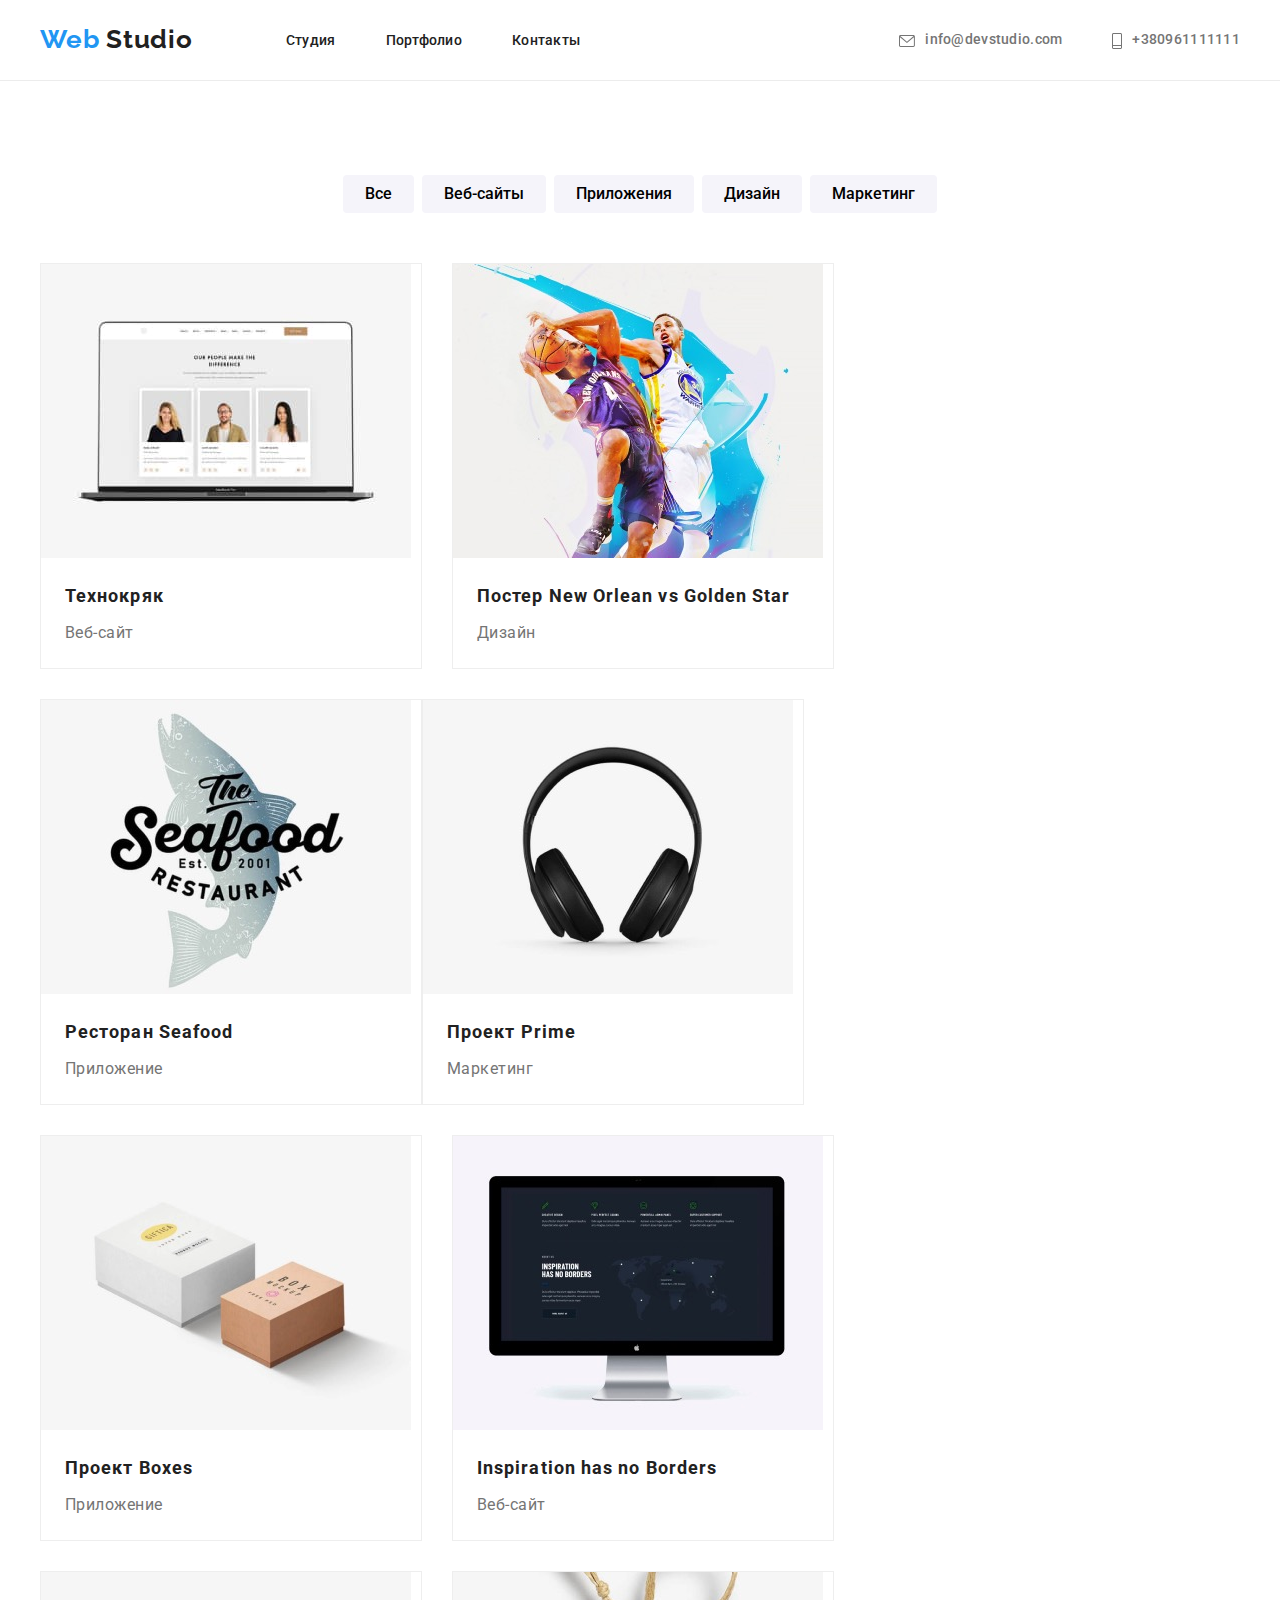
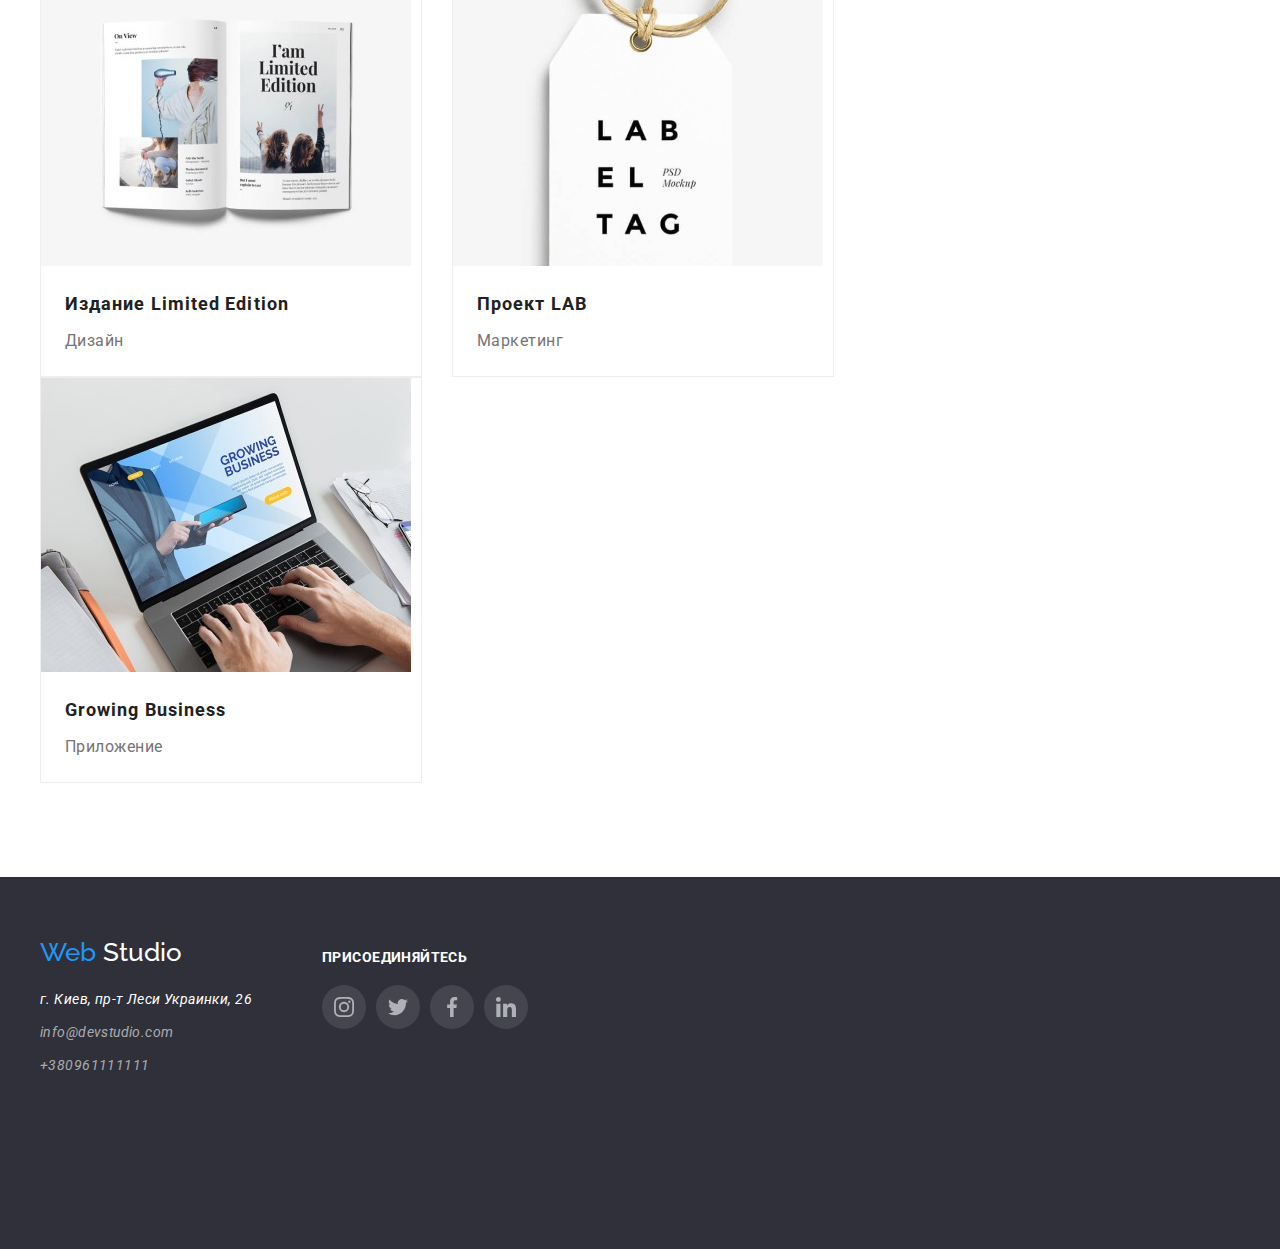
==== portfolio.html @ 171ab55e "22" ====
<!DOCTYPE html>
<html lang="ru">
  <head>
    <meta charset="UTF-8" />
    <meta http-equiv="X-UA-Compatible" content="IE=edge" />
    <meta name="viewport" content="width=device-width, initial-scale=1.0" />
    <link rel="preconnect" href="https://fonts.googleapis.com" />
    <link rel="preconnect" href="https://fonts.gstatic.com" crossorigin />
    <link
      href="https://fonts.googleapis.com/css2?family=Raleway:wght@700&family=Roboto:wght@400;500;700;900&display=swap"
      rel="stylesheet"
    />
    <link 
      rel="stylesheet" 
      href="https://cdnjs.cloudflare.com/ajax/libs/modern-normalize/1.1.0/modern-normalize.min.css" 
      integrity="sha512-wpPYUAdjBVSE4KJnH1VR1HeZfpl1ub8YT/NKx4PuQ5NmX2tKuGu6U/JRp5y+Y8XG2tV+wKQpNHVUX03MfMFn9Q==" 
      crossorigin="anonymous" 
      referrerpolicy="no-referrer" 
    />
    <link rel="stylesheet" href="css/styles.css" />
    <title>Portfolio</title>
  </head>
  <body>
     <!-- This is HEADER part -->
    <header>
      <div class="header container">
        <a href="index.html" class="header-logo"
          ><span class="header-web">Web</span> Studio</a
        >
        <nav class="header-nav">
          <a href="index.html" class="header-btn">Студия</a>
          <a href="portfolio.html" class="header-btn">Портфолио</a>
          <a href="#" class="header-btn">Контакты</a>
        </nav>
        <ul class="header-contacts">
          <li class="header-contact-item">
            <a href="mailto:info@devstudio.com" class="header-contact">
              <svg class="contact-icon" width="16px" height="12px">
                <use href="images/icons.svg#icon-envelope"></use>
              </svg>info@devstudio.com</a
            >
          </li>
          <li>
            <a href="tel:+380961111111" class="header-contact"
              ><svg class="contact-icon" width="10px" height="16px">
                <use href="images/icons.svg#icon-Vector"></use>
              </svg>+380961111111</a
            >
          </li>
        </ul>
      </div>
      </header>
    <main>
      <!-- This is FILTER BUTTONS part -->
      <section class="main-buttons-container">
        <ul class="main-filter-buttons">
        <li><button type="button" class="main-button">Все</button></li>
        <li><button type="button" class="main-button">Веб-сайты</button></li>
        <li><button type="button" class="main-button">Приложения</button></li>
        <li><button type="button" class="main-button">Дизайн</button></li>
        <li><button type="button" class="main-button">Маркетинг</button></li>
        </ul>
      </section>
      <!-- This is PORTFOLIO ITEMS part -->
      <section class="main-items">
        <ul class="main-item-list container">
        <li class="item">
          <img src="images/portfolio1.jpg" alt="laptop" />
            <h3>Технокряк</h3>
            <p>Веб-сайт</p>
        </li>
        <li class="item">
          <img src="images/portfolio2.jpg" alt="basketball" />
          <figcaption class="item-description">
            <h3>Постер New Orlean vs Golden Star</h3>
            <p>Дизайн</p>
        </li>
        <li class="item">
          <img src="images/portfolio3.jpg" alt="seafood restaurant" />
            <h3>Ресторан Seafood</h3>
            <p>Приложение</p>
        </li>
        <li class="item">
          <img src="images/portfolio4.jpg" alt="headphones" />
            <h3>Проект Prime</h3>
            <p>Маркетинг</p>
        </li>
        <li class="item">
          <img src="images/portfolio5.jpg" alt="boxes" />
            <h3>Проект Boxes</h3>
            <p>Приложение</p>
        </li>
        <li class="item">
          <img src="images/portfolio6.jpg" alt="imac" />
          <figcaption>
            <h3>Inspiration has no Borders</h3>
            <p>Веб-сайт</p>
        </li>
        <li class="item">
          <img src="images/portfolio7.jpg" alt="Book" />
            <h3>Издание Limited Edition</h3>
            <p>Дизайн</p>
        </li>
        <li class="item">
          <img src="images/portfolio8.jpg" alt="LAB PROJECT" />
            <h3>Проект LAB</h3>
            <p>Маркетинг</p>
        </li>
        <li class="item">
          <img src="images/portfolio9.jpg" alt="another laptop" />

            <h3>Growing Business</h3>
            <p>Приложение</p>
        </li>
    </ul>
      </section>
    </main>
    <!-- This is FOOTER part -->
    <footer>
      <div class="container footer-sections">
        <section class="footer-contacts">
          <a href="index.html" class="footer-logo"
            ><span class="header-web">Web</span> Studio</a
          >
          <address class="footer-address">
            <p class="footer-street">г. Киев, пр-т Леси Украинки, 26</p>
            <ul>
              <li class="footer-list-item">
                <a href="mailto:info@devstudio.com" class="footer-contact"
                  >info@devstudio.com</a
                >
              </li>
              <li>
                <a href="tel:+380961111111" class="footer-contact"
                  >+380961111111</a
                >
              </li>
            </ul>
          </address>
        </section>
        <section class="footer-links">
          <h2 class="footer-links-header">присоединяйтесь</h2>
          <div class="section-three-icons">
            <div class="section-three-thumb footer-icon">
              <svg class="section-three-icon" width="20px" height="20px">
                <use href="images/icons.svg#icon-instagram-1"></use>
              </svg>
            </div>
            <div class="section-three-thumb footer-icon">
              <svg class="section-three-icon" width="20px" height="20px">
                <use href="images/icons.svg#icon-twitter-1"></use>
              </svg>
            </div>
            <div class="section-three-thumb footer-icon">
              <svg class="section-three-icon" width="20px" height="20px">
                <use href="images/icons.svg#icon-facebook-1"></use>
              </svg>
            </div>
            <div class="section-three-thumb footer-icon">
              <svg class="section-three-icon" width="20px" height="20px">
                <use href="images/icons.svg#icon-linkedin-1"></use>
              </svg>
            </div>
          </div>
        </section>
      </div>
    </footer>
  </body>
</html>
---- css/styles.css ----
:root {
  --clr-active-1: #2196f3;
  --clr-hover-2: #188ce8;
  --clr-background-1: #2f303a;
  --clr-background-2: #f5f4fa;
  --clr-background-3: #e5e5e5;
  --clr-font-1: #212121;
  --clr-font-2: #757575;
  --clr-font-3: #ffffff;
  --clr-font-4: rgba(255, 255, 255, 0.6);
  --clr-icon-1: #afb1b8;
  --clr-border-1: #eeeeee;
  --clr-border-2: #ececec;
  --ff-1: "Raleway", sans-serif;
  --ff-2: "Roboto", sans-serif;
  --section-margin: 94px;
  --section-margin-2: 30px;
}

html {
  box-sizing: border-box;
}

*,
::after,
::before {
  margin: 0;
  padding: 0;
}

body {
  font-family: var(--ff-2);
  color: var(--clr-font-1);
  font-size: 14px;
}

a {
  font-family: var(--ff-2);
  text-decoration: none;
  color: var(--clr-font-1);
  font-weight: 500;
  line-height: 1.143;
}

ul {
  list-style: none;
}

img,
svg {
  display: block;
}

h1 {
  font-weight: 900;
  font-size: 44px;
  line-height: 1.36;
  letter-spacing: 0.06em;
}

h2,
h3,
h4,
h5,
p,
li {
  letter-spacing: 0.03em;
}

.container {
  width: 1200px;
  padding-left: 15px;
  padding-right: 15px;
  margin-left: auto;
  margin-right: auto;
}

/*header*/

header {
  border-bottom: 1px solid #ececec;
}

.header {
  display: flex;
  align-items: center;
  background-color: var(--clr-font-3);
}

.header-logo {
  font-family: var(--ff-1);
  font-size: 26px;
  font-weight: 700;
  line-height: 1.2;
  margin-right: 93px;
  letter-spacing: 0.03em;
}

.header-web {
  color: var(--clr-active-1);
}

.header-nav {
  display: flex;
  font-weight: 500;
}

.header-btn {
  padding-top: 32px;
  padding-bottom: 32px;
  letter-spacing: 0.02em;
}

.header-btn:not(:last-child),
.header-contact-item:not(:last-child) {
  margin-right: 50px;
}

.header-contacts {
  display: flex;
  margin-left: auto;
}

.header-contact {
  color: var(--clr-font-2);
  letter-spacing: 0.02em;
  padding-top: 32px;
  padding-bottom: 32px;
}

.header-contact:hover,
.header-btn:hover,
.footer-contact:hover,
.header-contact:hover .contact-icon {
  color: var(--clr-active-1);
  fill: var(--clr-active-1);
}

.contact-icon {
  vertical-align: middle;
  fill: currentColor;
  display: inline;
  margin-right: 10px;
}

/* section one */

.section-one {
  background-color: var(--clr-background-1);
  background-image: linear-gradient(
      90deg,
      rgba(0, 0, 0, 0.3) 0%,
      rgba(0, 0, 0, 0.3) 50%,
      rgba(0, 0, 0, 0.3) 100%
    ),
    url("../images/hero.jpeg");
  background-size: cover;
  background-repeat: no-repeat;
  background-position: center;

  max-width: 1600px;

  padding-top: 200px;
  padding-bottom: 200px;
}

.section-one-container {
  color: var(--clr-font-3);
  text-align: center;
  font-weight: 900;
  font-size: 44px;
  line-height: 1.36;
  letter-spacing: 0.06em;
  text-transform: uppercase;
}

.section-button {
  width: 200px;
  height: 50px;
  margin-top: var(--section-margin-2);
  background-color: var(--clr-active-1);
  color: var(--clr-font-3);
  border: none;
  box-shadow: 0px 4px 4px rgba(0, 0, 0, 0.15);
  border-radius: 4px;
  font-size: 16px;
  font-weight: 700;
  line-height: 1.8;
}

.section-button:hover {
  background-color: var(--clr-hover-2);
}

/* section two */

.section-two-list {
  display: flex;
  flex-basis: calc((100%-90px) / 4);
  justify-content: center;
  margin-top: var(--section-margin);
  margin-bottom: var(--section-margin);
}

.section-two-container {
  padding: 25px 100px;
  background-color: var(--clr-background-2);
  margin-bottom: 30px;
  border-radius: 4px;
}

.list-item:not(:last-child) {
  margin-right: var(--section-margin-2);
}

.list-item h3 {
  font-style: normal;
  text-transform: uppercase;
  font-weight: 700;
  font-size: 14px;
  line-height: 1.172;
}

.list-item p {
  line-height: 1.71;
  color: var(--clr-font-2);
  height: 75px;
  margin-top: 10px;
}

.section-two-heading,
.section-three-heading {
  text-align: center;
  font-size: 36px;
  font-weight: 700;
  line-height: 1.166;
  margin-bottom: 50px;
}

.section-two-images {
  display: flex;
  /* justify-content: center; */
  margin-bottom: var(--section-margin);
}

.section-two-images li:not(:last-child) {
  margin-right: var(--section-margin-2);
}

/*section three*/

.section-three {
  background-color: var(--clr-background-2);
  padding-bottom: var(--section-margin);
  padding-top: var(--section-margin);
}

.section-three-container {
  display: flex;
  flex-basis: calc((100% - 90px) / 4);
  margin-top: 50px;
}

.section-three-item {
  text-align: center;
  font-size: 16px;
  padding-bottom: var(--section-margin-2);
  line-height: 1.187;
  box-shadow: 0px 1px 3px rgba(0, 0, 0, 0.12), 0px 1px 1px rgba(0, 0, 0, 0.14),
    0px 2px 1px rgba(0, 0, 0, 0.2);
  border-radius: 0px 0px 4px 4px;
}

.section-three-item:not(:last-child) {
  margin-right: var(--section-margin-2);
}

.section-three-item img {
  display: block;
}

.section-three-item h3 {
  margin-top: var(--section-margin-2);
  font-weight: 500;
}

.section-three-item p {
  margin-top: 10px;
  font-weight: 400;
  color: var(--clr-font-2);
}

.section-three-icons {
  display: flex;
  justify-content: center;
  margin-top: 10px;
}

.section-three-thumb {
  display: flex;
  align-items: center;
  justify-content: center;

  width: 44px;
  height: 44px;
}

.section-three-thumb:not(:last-child) {
  margin-right: 10px;
}

.section-three-icon {
  fill: var(--clr-icon-1);
}

.section-three-thumb:hover {
  background-color: var(--clr-active-1);
  border-radius: 50%;
}

.section-three-thumb:hover .section-three-icon {
  fill: var(--clr-font-3);
}

/* SECTION FOUR IS HERE */

.section-four {
  padding-top: 94px;
  padding-bottom: 94px;
}

.section-four-header {
  font-size: 36px;
  font-weight: 700;
  line-height: 1.166;
  text-align: center;
}

.section-four-clients {
  display: flex;
  justify-content: center;
  margin-top: 50px;
}

.section-four-item {
  padding: 15px 31px;
  border: 1px solid var(--clr-icon-1);
  border-radius: 4px;
  fill: var(--clr-icon-1);
}
.section-four-item:not(:last-child) {
  margin-right: 30px;
}

.section-four-item:hover {
  border: 1px solid var(--clr-active-1);
  fill: var(--clr-active-1);
}

/* footer */

footer {
  height: 252px;
  background-color: var(--clr-background-1);
  padding-top: 60px;
  padding-bottom: 60px;
}

.footer-logo {
  display: block;
  font-family: var(--ff-1);
  font-family: 700;
  font-size: 26px;
  line-height: 1.192;
  margin-bottom: 20px;
  color: var(--clr-font-3);
}

.footer-address {
  line-height: 1.71;
  font-weight: 400;
}

.footer-street {
  color: var(--clr-font-3);
  margin-bottom: 9px;
  line-height: 1.71;
  font-weight: 400;
}

.footer-contact {
  color: var(--clr-font-4);
  line-height: 1.71;
  font-weight: 400;
}

.footer-list-item:not(:last-child) {
  margin-bottom: 9px;
}

.footer-sections {
  display: flex;
}

.footer-links-header {
  color: var(--clr-font-3);
  font-weight: 700;
  font-size: 14px;
  line-height: 1.142;
  text-transform: uppercase;
}

.footer-links {
  margin-left: 70px;
  margin-top: 12px;
}

.section-three-icons {
  margin-top: 20px;
}

.footer-icon {
  background: rgba(255, 255, 255, 0.1);
  border-radius: 50%;
}

/* Portfolio items */

.main-buttons-container {
  padding-top: var(--section-margin);
}

.main-filter-buttons {
  display: flex;
  justify-content: center;
  margin-bottom: 50px;
}

.main-button {
  font-family: var(--ff-2);
  background-color: var(--clr-background-2);
  font-size: 16px;
  line-height: 1.625;
  font-weight: 500;
  border: none;
  border-radius: 4px;
  padding: 6px 22px;
}

.main-filter-buttons li:not(:last-child) {
  margin-right: 8px;
}

.main-button:hover,
.main-button:active {
  color: var(--clr-font-3);
  background-color: var(--clr-active-1);
  box-shadow: 0px 3px 1px rgba(0, 0, 0, 0.1), 0px 1px 2px rgba(0, 0, 0, 0.08),
    0px 2px 2px rgba(0, 0, 0, 0.12);
}

.main-items {
  padding-bottom: var(--section-margin);
}

.main-item-list {
  display: flex;
  flex-wrap: wrap;
}

.item {
  width: calc((100% - 60px) / 3);
  background-color: var(--clr-font-3);
  border: 1px solid #eeeeee;
  margin-bottom: var(--section-margin-2);
}

.item:not(:nth-child(3n)) {
  margin-right: var(--section-margin-2);
}

.item:nth-last-child(-n + 3) {
  margin-bottom: 0;
}

.item img {
  display: block;
  margin-bottom: 20px;
}

.item h3 {
  font-size: 18px;
  line-height: 2;
  font-weight: 700;
  letter-spacing: 0.06em;
  margin-left: 24px;
  margin-bottom: 4px;
}
.item p {
  color: var(--clr-font-2);
  font-size: 16px;
  font-weight: 400;
  line-height: 1.88;
  margin-left: 24px;
  margin-bottom: 20px;
}
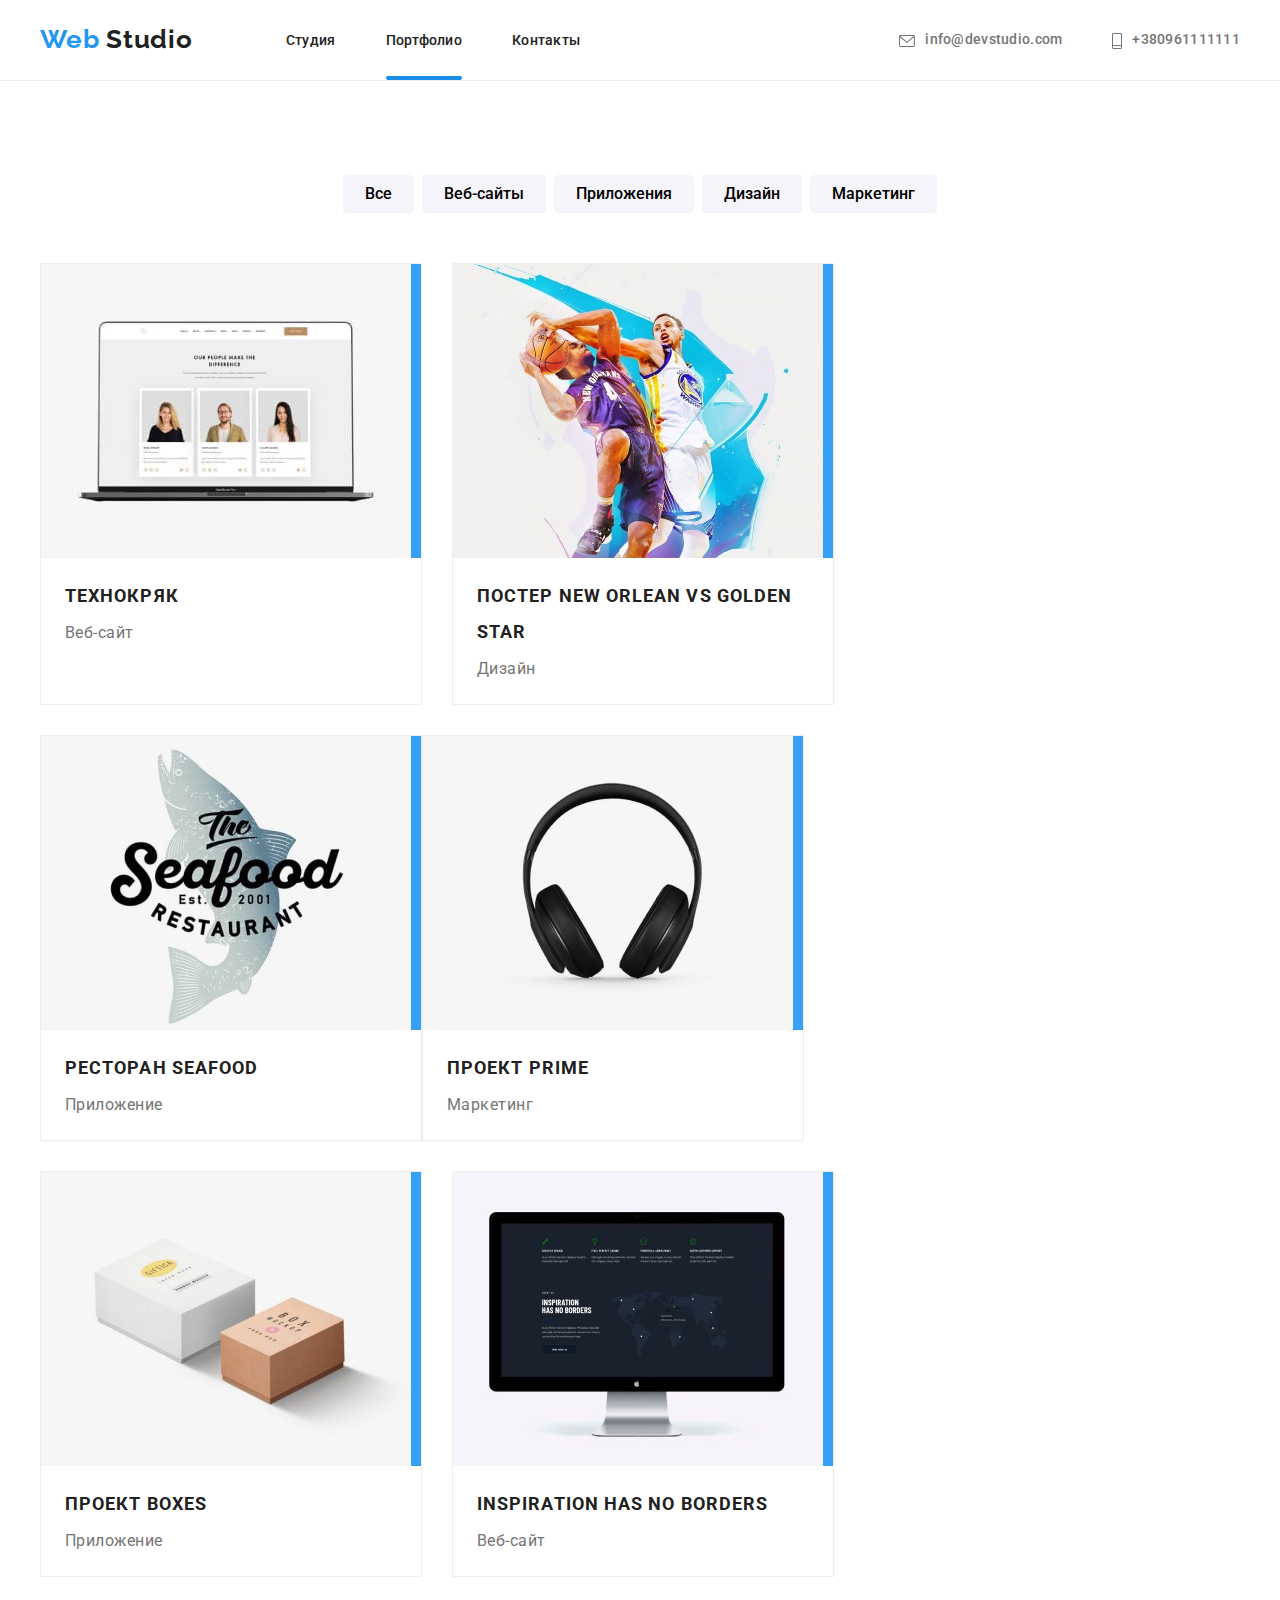
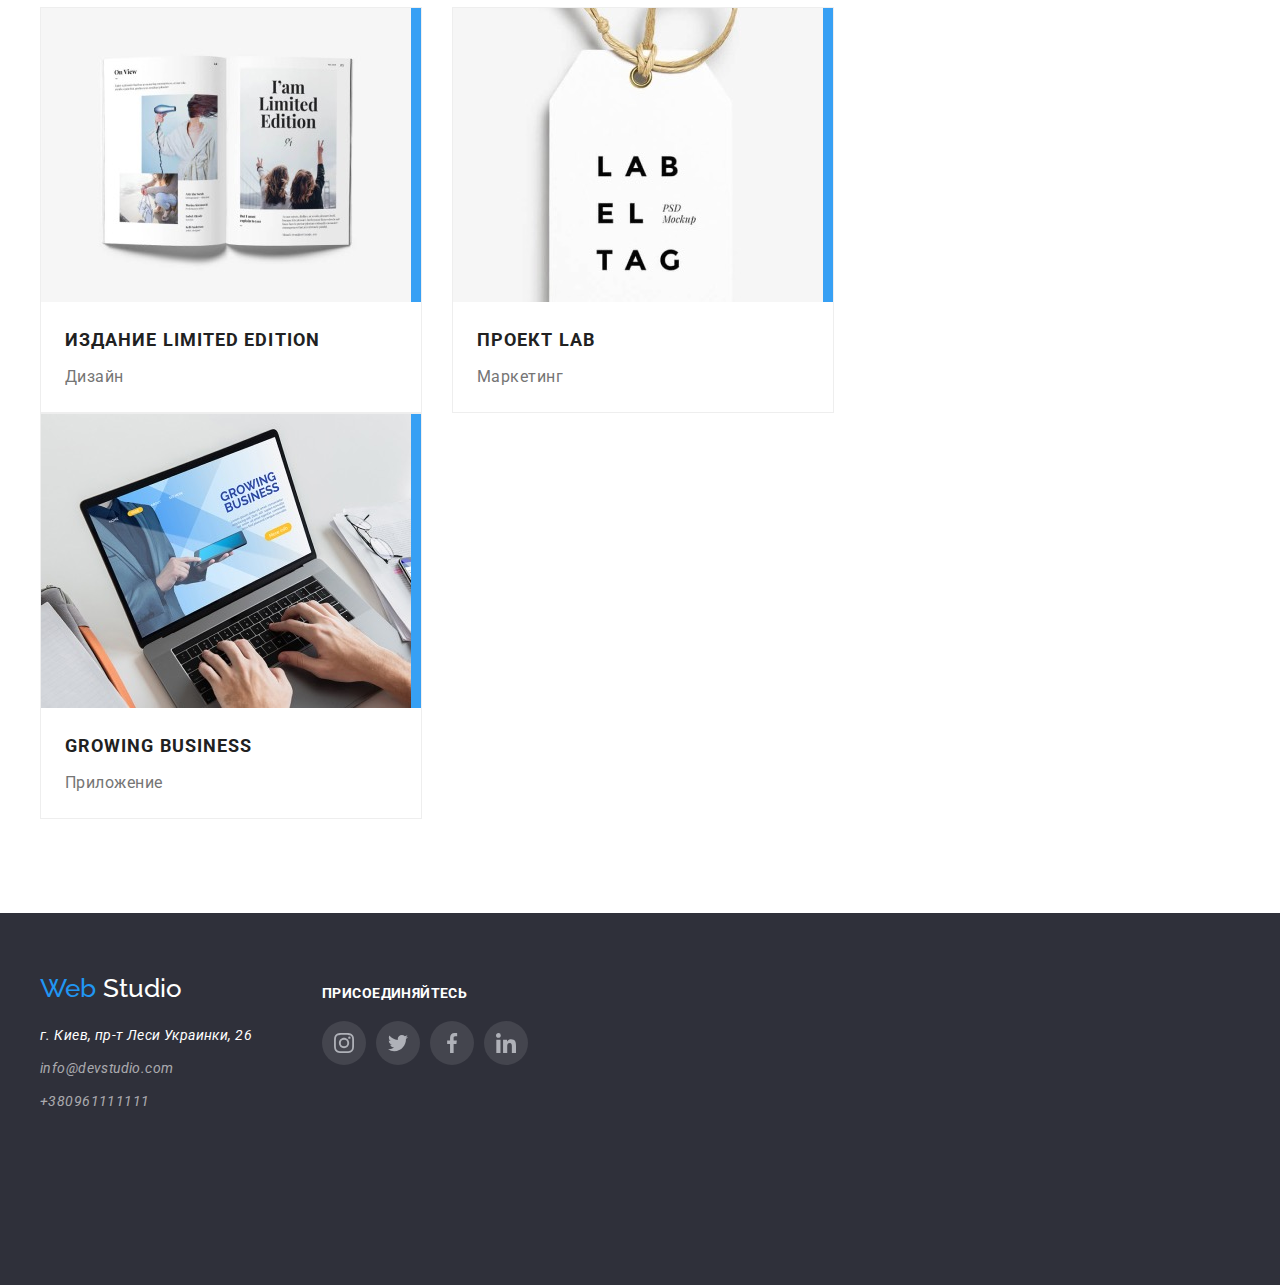
==== commit 81d81e39: "88" ====
--- a/portfolio.html
+++ b/portfolio.html
@@ -1,169 +1,226 @@
 <!DOCTYPE html>
 <html lang="ru">
-  <head>
-    <meta charset="UTF-8" />
-    <meta http-equiv="X-UA-Compatible" content="IE=edge" />
-    <meta name="viewport" content="width=device-width, initial-scale=1.0" />
-    <link rel="preconnect" href="https://fonts.googleapis.com" />
-    <link rel="preconnect" href="https://fonts.gstatic.com" crossorigin />
-    <link
-      href="https://fonts.googleapis.com/css2?family=Raleway:wght@700&family=Roboto:wght@400;500;700;900&display=swap"
-      rel="stylesheet"
-    />
-    <link 
-      rel="stylesheet" 
-      href="https://cdnjs.cloudflare.com/ajax/libs/modern-normalize/1.1.0/modern-normalize.min.css" 
-      integrity="sha512-wpPYUAdjBVSE4KJnH1VR1HeZfpl1ub8YT/NKx4PuQ5NmX2tKuGu6U/JRp5y+Y8XG2tV+wKQpNHVUX03MfMFn9Q==" 
-      crossorigin="anonymous" 
-      referrerpolicy="no-referrer" 
-    />
-    <link rel="stylesheet" href="css/styles.css" />
-    <title>Portfolio</title>
-  </head>
-  <body>
-     <!-- This is HEADER part -->
-    <header>
-      <div class="header container">
-        <a href="index.html" class="header-logo"
-          ><span class="header-web">Web</span> Studio</a
-        >
-        <nav class="header-nav">
-          <a href="index.html" class="header-btn">Студия</a>
-          <a href="portfolio.html" class="header-btn">Портфолио</a>
-          <a href="#" class="header-btn">Контакты</a>
-        </nav>
-        <ul class="header-contacts">
-          <li class="header-contact-item">
-            <a href="mailto:info@devstudio.com" class="header-contact">
-              <svg class="contact-icon" width="16px" height="12px">
-                <use href="images/icons.svg#icon-envelope"></use>
-              </svg>info@devstudio.com</a
-            >
-          </li>
-          <li>
-            <a href="tel:+380961111111" class="header-contact"
-              ><svg class="contact-icon" width="10px" height="16px">
-                <use href="images/icons.svg#icon-Vector"></use>
-              </svg>+380961111111</a
-            >
-          </li>
-        </ul>
-      </div>
-      </header>
-    <main>
-      <!-- This is FILTER BUTTONS part -->
-      <section class="main-buttons-container">
-        <ul class="main-filter-buttons">
+
+<head>
+  <meta charset="UTF-8" />
+  <meta http-equiv="X-UA-Compatible" content="IE=edge" />
+  <meta name="viewport" content="width=device-width, initial-scale=1.0" />
+  <link rel="preconnect" href="https://fonts.googleapis.com" />
+  <link rel="preconnect" href="https://fonts.gstatic.com" crossorigin />
+  <link href="https://fonts.googleapis.com/css2?family=Raleway:wght@700&family=Roboto:wght@400;500;700;900&display=swap"
+    rel="stylesheet" />
+  <link rel="stylesheet" href="https://cdnjs.cloudflare.com/ajax/libs/modern-normalize/1.1.0/modern-normalize.min.css"
+    integrity="sha512-wpPYUAdjBVSE4KJnH1VR1HeZfpl1ub8YT/NKx4PuQ5NmX2tKuGu6U/JRp5y+Y8XG2tV+wKQpNHVUX03MfMFn9Q=="
+    crossorigin="anonymous" referrerpolicy="no-referrer" />
+  <link rel="stylesheet" href="css/styles.css" />
+  <title>Portfolio</title>
+</head>
+
+<body>
+  <!-- This is HEADER part -->
+  <header>
+    <div class="header container">
+      <a href="index.html" class="header-logo"><span class="header-web">Web</span> Studio</a>
+      <nav class="header-nav">
+        <a href="index.html" class="header-btn">Студия</a>
+        <a href="portfolio.html" class="header-btn nav-active">Портфолио</a>
+        <a href="#" class="header-btn">Контакты</a>
+      </nav>
+      <ul class="header-contacts">
+        <li class="header-contact-item">
+          <a href="mailto:info@devstudio.com" class="header-contact">
+            <svg class="contact-icon" width="16px" height="12px">
+              <use href="images/icons.svg#icon-envelope"></use>
+            </svg>info@devstudio.com</a>
+        </li>
+        <li>
+          <a href="tel:+380961111111" class="header-contact"><svg class="contact-icon" width="10px" height="16px">
+              <use href="images/icons.svg#icon-Vector"></use>
+            </svg>+380961111111</a>
+        </li>
+      </ul>
+    </div>
+  </header>
+  <main>
+    <!-- This is FILTER BUTTONS part -->
+    <section class="main-buttons-container">
+      <ul class="main-filter-buttons">
         <li><button type="button" class="main-button">Все</button></li>
         <li><button type="button" class="main-button">Веб-сайты</button></li>
         <li><button type="button" class="main-button">Приложения</button></li>
         <li><button type="button" class="main-button">Дизайн</button></li>
         <li><button type="button" class="main-button">Маркетинг</button></li>
-        </ul>
+      </ul>
+    </section>
+    <!-- This is PORTFOLIO ITEMS part -->
+    <section class="main-items">
+      <ul class="main-item-list container">
+        <li class="item">
+          <div class="item-overlay">
+            <img src="images/portfolio1.jpg" alt="laptop" />
+            <div class="item-overlay-container">
+              <p class="item-overlay-text">Ресурс предлагает комплексные предложения с разным уровнем функционала и
+                сервисов. Все это позволит
+                посетителю получить исчерпывающие сведения о компании или частном лице.</p>
+            </div>
+          </div>
+          <h3 class="item-header">Технокряк</h3>
+          <p class="item-text">Веб-сайт</p>
+        </li>
+        <li class="item">
+          <div class="item-overlay">
+            <img src="images/portfolio2.jpg" alt="basketball" />
+            <div class="item-overlay-container">
+              <p class="item-overlay-text">Ресурс предлагает комплексные предложения с разным уровнем функционала и
+                сервисов. Все это позволит
+                посетителю получить исчерпывающие сведения о компании или частном лице.</p>
+            </div>
+          </div>
+
+          <h3 class="item-header">Постер New Orlean vs Golden Star</h3>
+          <p class="item-text">Дизайн</p>
+        </li>
+        <li class="item">
+          <div class="item-overlay">
+            <img src="images/portfolio3.jpg" alt="seafood restaurant" />
+            <div class="item-overlay-container">
+              <p class="item-overlay-text">Ресурс предлагает комплексные предложения с разным уровнем функционала и
+                сервисов. Все это позволит
+                посетителю получить исчерпывающие сведения о компании или частном лице.</p>
+            </div>
+          </div>
+
+          <h3 class="item-header">Ресторан Seafood</h3>
+          <p class="item-text">Приложение</p>
+        </li>
+        <li class="item">
+          <div class="item-overlay">
+            <img src="images/portfolio4.jpg" alt="headphones" />
+            <div class="item-overlay-container">
+              <p class="item-overlay-text">Ресурс предлагает комплексные предложения с разным уровнем функционала и
+                сервисов. Все это позволит
+                посетителю получить исчерпывающие сведения о компании или частном лице.</p>
+            </div>
+          </div>
+
+          <h3 class="item-header">Проект Prime</h3>
+          <p class="item-text">Маркетинг</p>
+        </li>
+        <li class="item">
+          <div class="item-overlay">
+            <img src="images/portfolio5.jpg" alt="boxes" />
+            <div class="item-overlay-container">
+              <p class="item-overlay-text">Ресурс предлагает комплексные предложения с разным уровнем функционала и
+                сервисов. Все это позволит
+                посетителю получить исчерпывающие сведения о компании или частном лице.</p>
+            </div>
+          </div>
+
+          <h3 class="item-header">Проект Boxes</h3>
+          <p class="item-text">Приложение</p>
+        </li>
+        <li class="item">
+          <div class="item-overlay">
+            <img src="images/portfolio6.jpg" alt="imac" />
+            <div class="item-overlay-container">
+              <p class="item-overlay-text">Ресурс предлагает комплексные предложения с разным уровнем функционала и
+                сервисов. Все это позволит
+                посетителю получить исчерпывающие сведения о компании или частном лице.</p>
+            </div>
+          </div>
+
+          <figcaption>
+            <h3 class="item-header">Inspiration has no Borders</h3>
+            <p class="item-text">Веб-сайт</p>
+        </li>
+        <li class="item">
+          <div class="item-overlay">
+            <img src="images/portfolio7.jpg" alt="Book" />
+            <div class="item-overlay-container">
+              <p class="item-overlay-text">Ресурс предлагает комплексные предложения с разным уровнем функционала и
+                сервисов. Все это позволит
+                посетителю получить исчерпывающие сведения о компании или частном лице.</p>
+            </div>
+          </div>
+
+          <h3 class="item-header">Издание Limited Edition</h3>
+          <p class="item-text">Дизайн</p>
+        </li>
+        <li class="item">
+          <div class="item-overlay">
+            <img src="images/portfolio8.jpg" alt="LAB PROJECT" />
+            <div class="item-overlay-container">
+              <p class="item-overlay-text">Ресурс предлагает комплексные предложения с разным уровнем функционала и
+                сервисов. Все это позволит
+                посетителю получить исчерпывающие сведения о компании или частном лице.</p>
+            </div>
+          </div>
+
+          <h3 class="item-header">Проект LAB</h3>
+          <p class="item-text">Маркетинг</p>
+        </li>
+        <li class="item">
+          <div class="item-overlay">
+            <img src="images/portfolio9.jpg" alt="another laptop" />
+            <div class="item-overlay-container">
+              <p class="item-overlay-text">Ресурс предлагает комплексные предложения с разным уровнем функционала и
+                сервисов. Все это позволит
+                посетителю получить исчерпывающие сведения о компании или частном лице.</p>
+            </div>
+          </div>
+
+
+          <h3 class="item-header">Growing Business</h3>
+          <p class="item-text">Приложение</p>
+        </li>
+      </ul>
+    </section>
+  </main>
+  <!-- This is FOOTER part -->
+  <footer>
+    <div class="container footer-sections">
+      <section class="footer-contacts">
+        <a href="index.html" class="footer-logo"><span class="header-web">Web</span> Studio</a>
+        <address class="footer-address">
+          <p class="footer-street">г. Киев, пр-т Леси Украинки, 26</p>
+          <ul>
+            <li class="footer-list-item">
+              <a href="mailto:info@devstudio.com" class="footer-contact">info@devstudio.com</a>
+            </li>
+            <li>
+              <a href="tel:+380961111111" class="footer-contact">+380961111111</a>
+            </li>
+          </ul>
+        </address>
       </section>
-      <!-- This is PORTFOLIO ITEMS part -->
-      <section class="main-items">
-        <ul class="main-item-list container">
-        <li class="item">
-          <img src="images/portfolio1.jpg" alt="laptop" />
-            <h3>Технокряк</h3>
-            <p>Веб-сайт</p>
-        </li>
-        <li class="item">
-          <img src="images/portfolio2.jpg" alt="basketball" />
-          <figcaption class="item-description">
-            <h3>Постер New Orlean vs Golden Star</h3>
-            <p>Дизайн</p>
-        </li>
-        <li class="item">
-          <img src="images/portfolio3.jpg" alt="seafood restaurant" />
-            <h3>Ресторан Seafood</h3>
-            <p>Приложение</p>
-        </li>
-        <li class="item">
-          <img src="images/portfolio4.jpg" alt="headphones" />
-            <h3>Проект Prime</h3>
-            <p>Маркетинг</p>
-        </li>
-        <li class="item">
-          <img src="images/portfolio5.jpg" alt="boxes" />
-            <h3>Проект Boxes</h3>
-            <p>Приложение</p>
-        </li>
-        <li class="item">
-          <img src="images/portfolio6.jpg" alt="imac" />
-          <figcaption>
-            <h3>Inspiration has no Borders</h3>
-            <p>Веб-сайт</p>
-        </li>
-        <li class="item">
-          <img src="images/portfolio7.jpg" alt="Book" />
-            <h3>Издание Limited Edition</h3>
-            <p>Дизайн</p>
-        </li>
-        <li class="item">
-          <img src="images/portfolio8.jpg" alt="LAB PROJECT" />
-            <h3>Проект LAB</h3>
-            <p>Маркетинг</p>
-        </li>
-        <li class="item">
-          <img src="images/portfolio9.jpg" alt="another laptop" />
-
-            <h3>Growing Business</h3>
-            <p>Приложение</p>
-        </li>
-    </ul>
+      <section class="footer-links">
+        <h2 class="footer-links-header">присоединяйтесь</h2>
+        <div class="section-three-icons">
+          <div class="section-three-thumb footer-icon">
+            <svg class="section-three-icon" width="20px" height="20px">
+              <use href="images/icons.svg#icon-instagram-1"></use>
+            </svg>
+          </div>
+          <div class="section-three-thumb footer-icon">
+            <svg class="section-three-icon" width="20px" height="20px">
+              <use href="images/icons.svg#icon-twitter-1"></use>
+            </svg>
+          </div>
+          <div class="section-three-thumb footer-icon">
+            <svg class="section-three-icon" width="20px" height="20px">
+              <use href="images/icons.svg#icon-facebook-1"></use>
+            </svg>
+          </div>
+          <div class="section-three-thumb footer-icon">
+            <svg class="section-three-icon" width="20px" height="20px">
+              <use href="images/icons.svg#icon-linkedin-1"></use>
+            </svg>
+          </div>
+        </div>
       </section>
-    </main>
-    <!-- This is FOOTER part -->
-    <footer>
-      <div class="container footer-sections">
-        <section class="footer-contacts">
-          <a href="index.html" class="footer-logo"
-            ><span class="header-web">Web</span> Studio</a
-          >
-          <address class="footer-address">
-            <p class="footer-street">г. Киев, пр-т Леси Украинки, 26</p>
-            <ul>
-              <li class="footer-list-item">
-                <a href="mailto:info@devstudio.com" class="footer-contact"
-                  >info@devstudio.com</a
-                >
-              </li>
-              <li>
-                <a href="tel:+380961111111" class="footer-contact"
-                  >+380961111111</a
-                >
-              </li>
-            </ul>
-          </address>
-        </section>
-        <section class="footer-links">
-          <h2 class="footer-links-header">присоединяйтесь</h2>
-          <div class="section-three-icons">
-            <div class="section-three-thumb footer-icon">
-              <svg class="section-three-icon" width="20px" height="20px">
-                <use href="images/icons.svg#icon-instagram-1"></use>
-              </svg>
-            </div>
-            <div class="section-three-thumb footer-icon">
-              <svg class="section-three-icon" width="20px" height="20px">
-                <use href="images/icons.svg#icon-twitter-1"></use>
-              </svg>
-            </div>
-            <div class="section-three-thumb footer-icon">
-              <svg class="section-three-icon" width="20px" height="20px">
-                <use href="images/icons.svg#icon-facebook-1"></use>
-              </svg>
-            </div>
-            <div class="section-three-thumb footer-icon">
-              <svg class="section-three-icon" width="20px" height="20px">
-                <use href="images/icons.svg#icon-linkedin-1"></use>
-              </svg>
-            </div>
-          </div>
-        </section>
-      </div>
-    </footer>
-  </body>
-</html>
+    </div>
+  </footer>
+  <script src="./js/modal.js"></script>
+</body>
+
+</html>--- a/css/styles.css
+++ b/css/styles.css
@@ -4,6 +4,8 @@
   --clr-background-1: #2f303a;
   --clr-background-2: #f5f4fa;
   --clr-background-3: #e5e5e5;
+  --clr-background-4: rgba(47, 48, 58, 0.8);
+  --clr-background-5: rgba(33, 150, 243, 0.9);
   --clr-font-1: #212121;
   --clr-font-2: #757575;
   --clr-font-3: #ffffff;
@@ -15,6 +17,7 @@
   --ff-2: "Roboto", sans-serif;
   --section-margin: 94px;
   --section-margin-2: 30px;
+  --cubic-1: cubic-bezier(0.4, 0, 0.2, 1);
 }
 
 html {
@@ -32,6 +35,7 @@
   font-family: var(--ff-2);
   color: var(--clr-font-1);
   font-size: 14px;
+  position: relative;
 }
 
 a {
@@ -106,9 +110,31 @@
 }
 
 .header-btn {
+  position: relative;
   padding-top: 32px;
   padding-bottom: 32px;
   letter-spacing: 0.02em;
+}
+
+.header-btn::after {
+  content: "";
+  position: absolute;
+
+  bottom: 0;
+  left: 0;
+
+  height: 4px;
+  width: 0;
+  background-color: #188ce8;
+  border-radius: 4px;
+}
+
+/* .header-btn:hover::after {
+  width: 100%;
+} */
+
+.nav-active.header-btn::after {
+  width: 100%;
 }
 
 .header-btn:not(:last-child),
@@ -213,7 +239,7 @@
   margin-right: var(--section-margin-2);
 }
 
-.list-item h3 {
+li h3 {
   font-style: normal;
   text-transform: uppercase;
   font-weight: 700;
@@ -245,6 +271,24 @@
 
 .section-two-images li:not(:last-child) {
   margin-right: var(--section-margin-2);
+}
+
+.section-two-images li {
+  position: relative;
+}
+
+.section-two-overlay {
+  position: absolute;
+
+  bottom: 0;
+  left: 0;
+  width: 100%;
+
+  text-align: center;
+  padding-top: 27px;
+  padding-bottom: 27px;
+  color: var(--clr-font-3);
+  background-color: var(--clr-background-4);
 }
 
 /*section three*/
@@ -483,12 +527,51 @@
   margin-bottom: 0;
 }
 
-.item img {
+.item-overlay {
+  position: relative;
+  margin-bottom: 20px;
+  background-color: var(--clr-background-5);
+  overflow: hidden;
+}
+
+/* ITEM HOVER EFFECTS */
+
+.item:hover .item-overlay-container {
+  transform: translateY(0);
+}
+
+.item:hover {
+  box-shadow: 0px 1px 1px rgba(0, 0, 0, 0.12), 0px 4px 4px rgba(0, 0, 0, 0.06),
+    1px 4px 6px rgba(0, 0, 0, 0.16);
+}
+
+.item-overlay-container {
+  position: absolute;
+
+  top: 0;
+  left: 0;
+  width: 100%;
+  height: 100%;
+
+  padding: 63px 24px;
+
+  background-color: var(--clr-background-5);
+
+  transform: translateY(100%);
+  transition: transform 250ms var(--cubic-1);
+}
+
+.item .item-overlay-container p {
+  color: var(--clr-font-3);
+  font-size: 18px;
+  line-height: 1.56;
+}
+
+.item-overlay img {
   display: block;
-  margin-bottom: 20px;
-}
-
-.item h3 {
+}
+
+.item-header {
   font-size: 18px;
   line-height: 2;
   font-weight: 700;
@@ -496,7 +579,7 @@
   margin-left: 24px;
   margin-bottom: 4px;
 }
-.item p {
+.item-text {
   color: var(--clr-font-2);
   font-size: 16px;
   font-weight: 400;
@@ -504,3 +587,60 @@
   margin-left: 24px;
   margin-bottom: 20px;
 }
+
+/* BACDROP HERE */
+
+.backdrop {
+  position: absolute;
+
+  top: 0;
+  left: 0;
+  width: 100%;
+  height: 100%;
+
+  background-color: #00000033;
+}
+
+.modal {
+  position: sticky;
+  width: 528px;
+  height: 581px;
+
+  top: 50vh;
+  left: 50%;
+  transform: translate(-50%, -50%);
+
+  background-color: white;
+
+  background: #ffffff;
+  box-shadow: 0px 1px 3px rgba(0, 0, 0, 0.12), 0px 1px 1px rgba(0, 0, 0, 0.14),
+    0px 2px 1px rgba(0, 0, 0, 0.2);
+  border-radius: 4px;
+}
+
+.modal-image {
+  position: absolute;
+  display: flex;
+  top: 8px;
+  right: 8px;
+
+  width: 30px;
+  height: 30px;
+
+  justify-content: center;
+  align-items: center;
+  border: 1px solid rgba(0, 0, 0, 0.1);
+  border-radius: 50%;
+  background-color: var(--clr-font-3);
+  fill: var(--clr-font-1);
+}
+
+.modal-image:hover {
+  fill: var(--clr-font-3);
+  background-color: #188ce8;
+}
+
+.is-hidden {
+  pointer-events: none;
+  opacity: 0;
+}
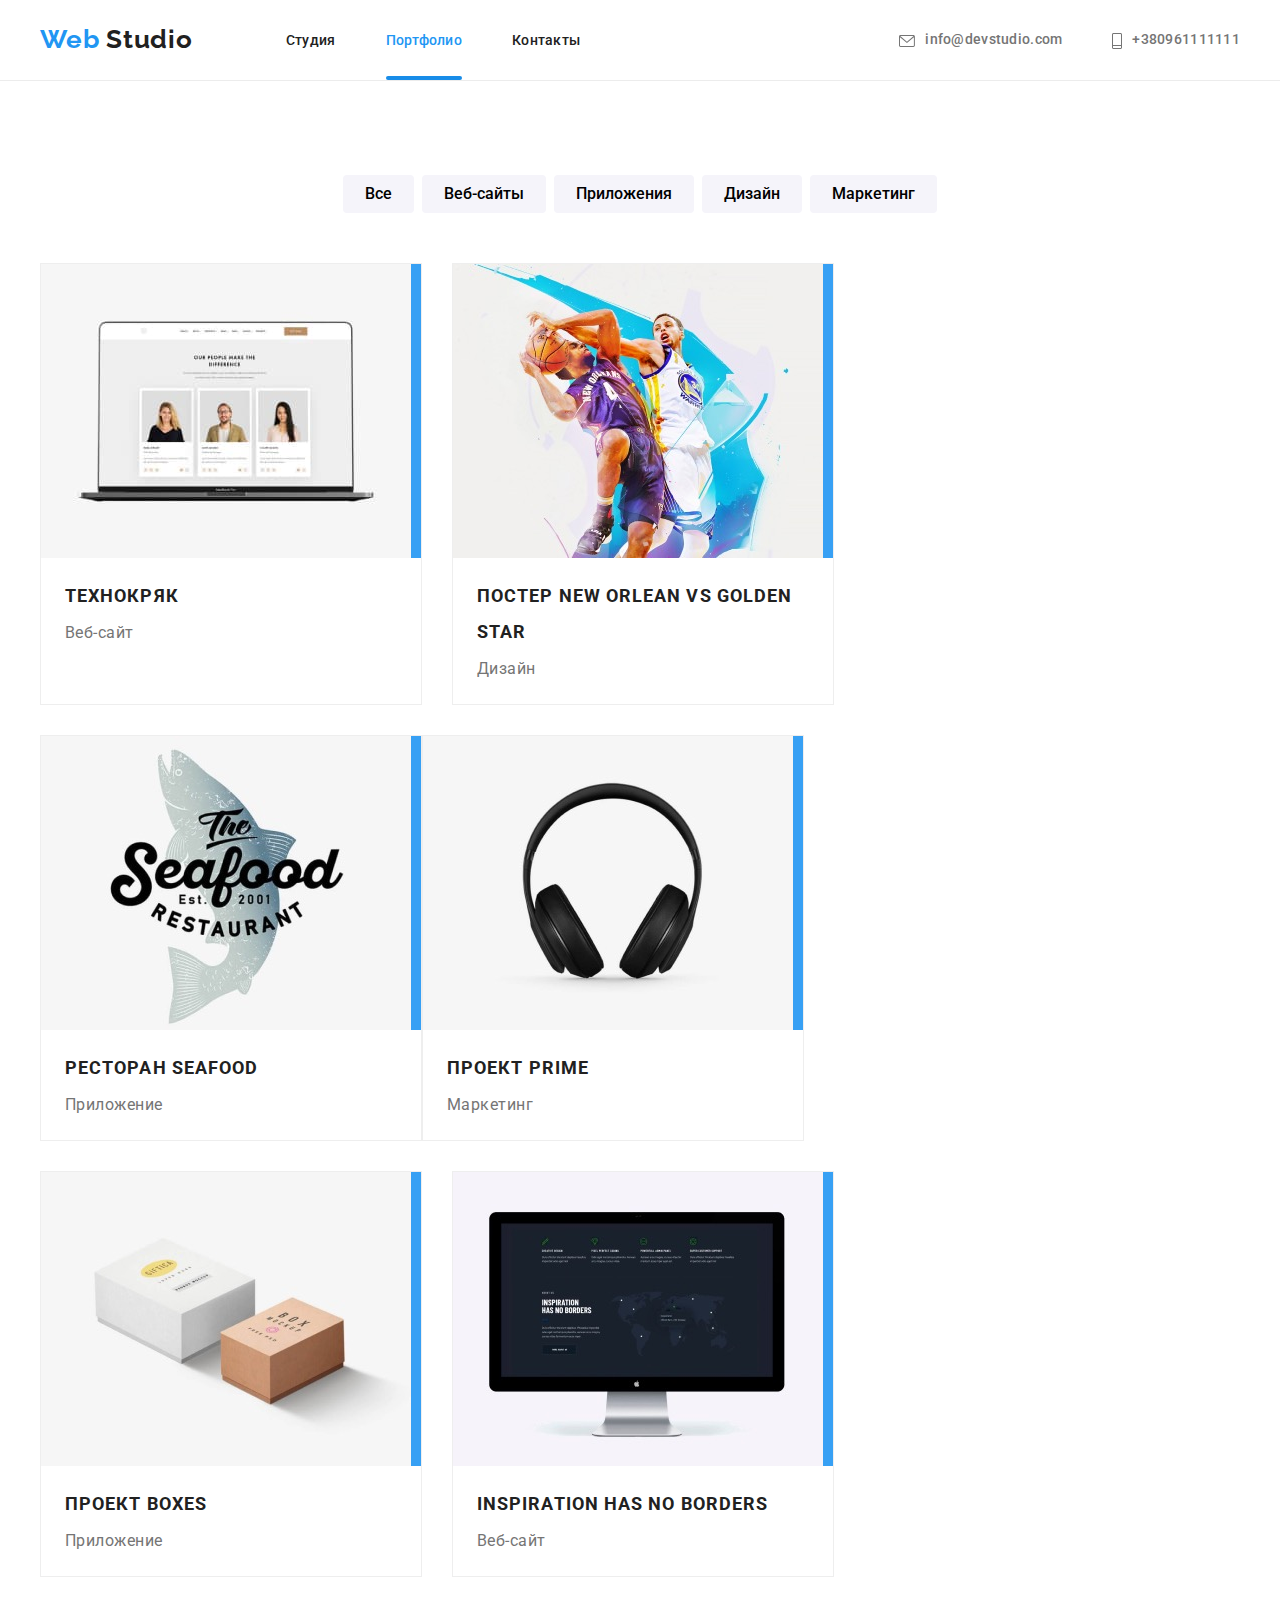
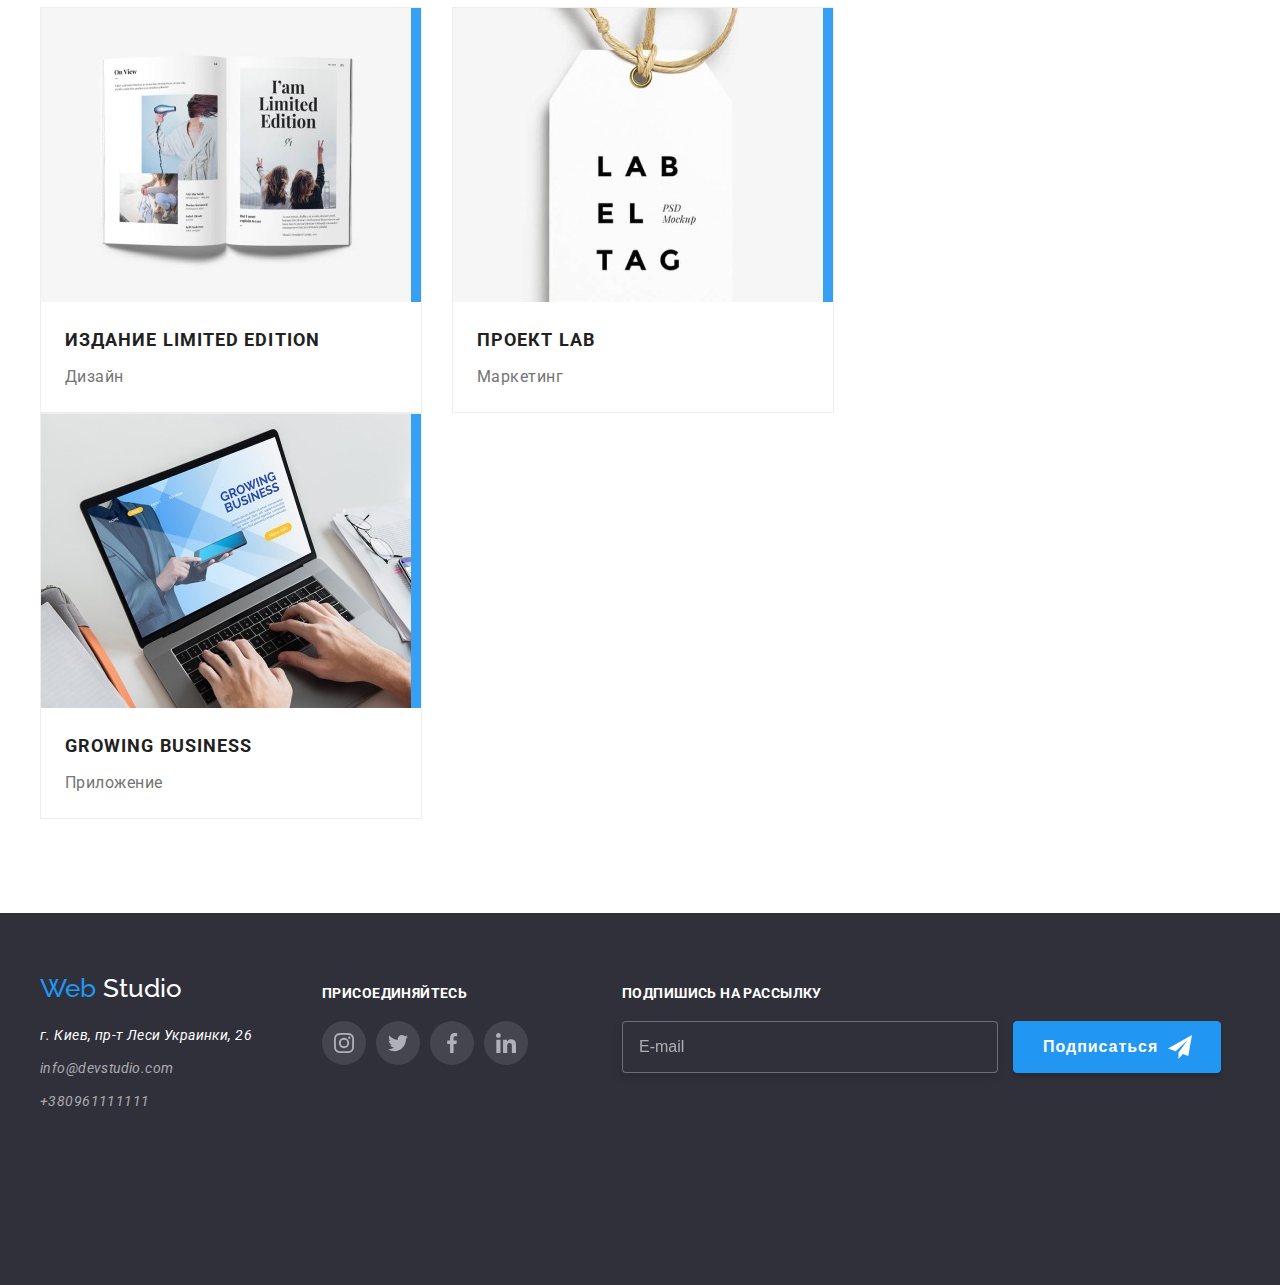
==== commit b483d902: "11" ====
--- a/portfolio.html
+++ b/portfolio.html
@@ -218,6 +218,19 @@
           </div>
         </div>
       </section>
+      <section class="footer-subscribe">
+        <h2 class="footer-links-header">подпишись на рассылку</h2>
+        <div class="footer-form">
+          <form class="email-form">
+            <input type="mail" placeholder="E-mail" class="email-input">
+            <button type="submit" class="email-submit">Подписаться
+              <svg width="24px" height="24px">
+                <use href="images/icons.svg#icon-icon-send"></use>
+              </svg>
+            </button>
+          </form>
+        </div>
+      </section>
     </div>
   </footer>
   <script src="./js/modal.js"></script>
--- a/css/styles.css
+++ b/css/styles.css
@@ -133,6 +133,10 @@
   width: 100%;
 } */
 
+.nav-active {
+  color: var(--clr-active-1);
+}
+
 .nav-active.header-btn::after {
   width: 100%;
 }
@@ -212,6 +216,7 @@
   font-size: 16px;
   font-weight: 700;
   line-height: 1.8;
+  cursor: pointer;
 }
 
 .section-button:hover {
@@ -347,6 +352,8 @@
 
   width: 44px;
   height: 44px;
+
+  cursor: pointer;
 }
 
 .section-three-thumb:not(:last-child) {
@@ -468,6 +475,53 @@
   border-radius: 50%;
 }
 
+/* FOOTER SUBMSCRIBE FORM */
+.footer-subscribe {
+  margin-left: 94px;
+  margin-top: 12px;
+}
+
+.footer-form {
+  display: flex;
+  margin-top: 20px;
+}
+
+.email-input {
+  border: 1px solid rgba(255, 255, 255, 0.3);
+  filter: drop-shadow(0px 4px 4px rgba(0, 0, 0, 0.15));
+  border-radius: 4px;
+  background-color: var(--clr-background-1);
+  padding-top: 15px;
+  padding-bottom: 15px;
+  padding-left: 16px;
+  width: 358px;
+  font-size: 16px;
+  line-height: 1.25;
+}
+
+.email-input::placeholder {
+  color: rgba(255, 255, 255, 0.6);
+}
+
+.email-submit {
+  display: inline-flex;
+  align-items: center;
+  gap: 10px;
+  font-weight: 700;
+  font-size: 16px;
+  line-height: 1.88;
+  letter-spacing: 0.06em;
+  padding: 10px 28px 10px 29px;
+  margin-left: 12px;
+  color: var(--clr-font-3);
+  background-color: var(--clr-active-1);
+  box-shadow: 0px 4px 4px rgba(0, 0, 0, 0.15);
+  border-radius: 4px;
+  border: 1px solid var(--clr-active-1);
+  fill: var(--clr-font-3);
+  cursor: pointer;
+}
+
 /* Portfolio items */
 
 .main-buttons-container {
@@ -588,7 +642,7 @@
   margin-bottom: 20px;
 }
 
-/* BACDROP HERE */
+/* BACkDROP HERE */
 
 .backdrop {
   position: absolute;
@@ -609,6 +663,7 @@
   top: 50vh;
   left: 50%;
   transform: translate(-50%, -50%);
+  padding: 40px;
 
   background-color: white;
 
@@ -636,11 +691,116 @@
 }
 
 .modal-image:hover {
-  fill: var(--clr-font-3);
-  background-color: #188ce8;
+  fill: var(--clr-active-1);
 }
 
 .is-hidden {
   pointer-events: none;
   opacity: 0;
 }
+
+.backdrop-header {
+  font-size: 20px;
+  line-height: 1.15;
+  margin-bottom: 12px;
+}
+
+.form {
+  display: flex;
+  flex-direction: column;
+  margin-bottom: 10px;
+}
+
+.backdrop-container {
+  position: relative;
+  margin-top: 4px;
+}
+
+.backdrop-icon {
+  top: 50%;
+  transform: translateY(-50%);
+  left: 12px;
+  position: absolute;
+  fill: currentColor;
+}
+
+.form:hover .backdrop-icon {
+  fill: var(--clr-active-1);
+}
+
+.form:hover .backdrop-name {
+  outline: 1px solid var(--clr-active-1);
+}
+
+.backdrop-name:focus {
+  outline: 1px solid var(--clr-active-1);
+}
+
+.form:hover .form input {
+  border: 1px solid #2196f3;
+}
+
+.form label,
+.form input,
+.form textarea {
+  color: var(--clr-font-2);
+  font-size: 12px;
+  line-height: 1.16;
+  letter-spacing: 0.01em;
+}
+
+.form input {
+  padding-left: 40px;
+  width: 100%;
+}
+
+.form textarea {
+  padding-left: 16px;
+  padding-right: 16px;
+  resize: none;
+  margin-top: 4px;
+  height: 120px;
+}
+
+.form input,
+.form textarea {
+  padding-top: 12px;
+  padding-bottom: 12px;
+  border: 1px solid rgba(33, 33, 33, 0.2);
+  border-radius: 4px;
+}
+
+.form-checkbox {
+  margin-top: 20px;
+  text-align: center;
+}
+
+.form-checkbox label {
+  line-height: 1.71;
+  color: var(--clr-font-2);
+}
+
+.form-checkbox label a {
+  color: var(--clr-active-1);
+  text-decoration: underline;
+}
+
+.form-submit {
+  margin-top: 30px;
+  display: block;
+  margin-left: auto;
+  margin-right: auto;
+  padding: 10px 55px;
+  font-size: 16px;
+  line-height: 1.88;
+  letter-spacing: 0.06em;
+  color: var(--clr-font-3);
+  background-color: var(--clr-active-1);
+  box-shadow: 0px 4px 4px rgba(0, 0, 0, 0.15);
+  border-radius: 4px;
+  border: none;
+}
+
+.form-submit:hover {
+  background-color: var(--clr-hover-2);
+}
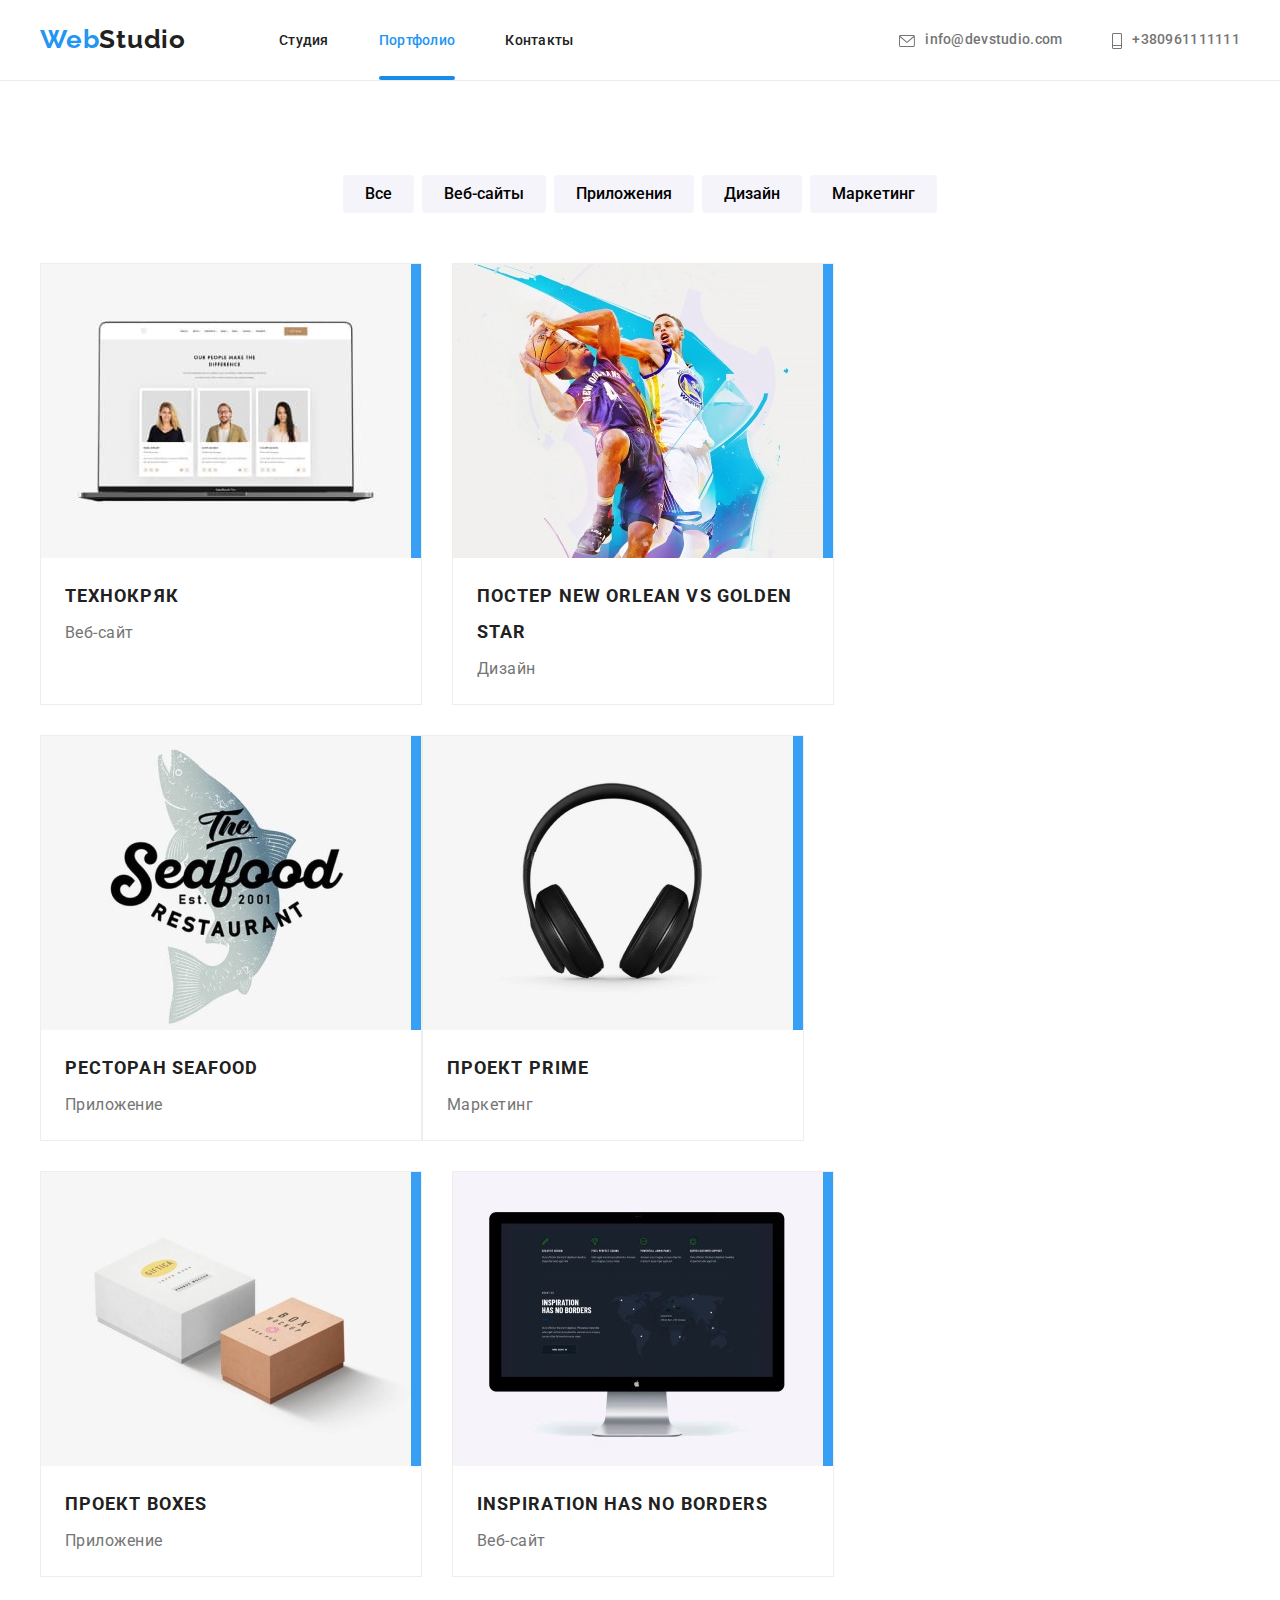
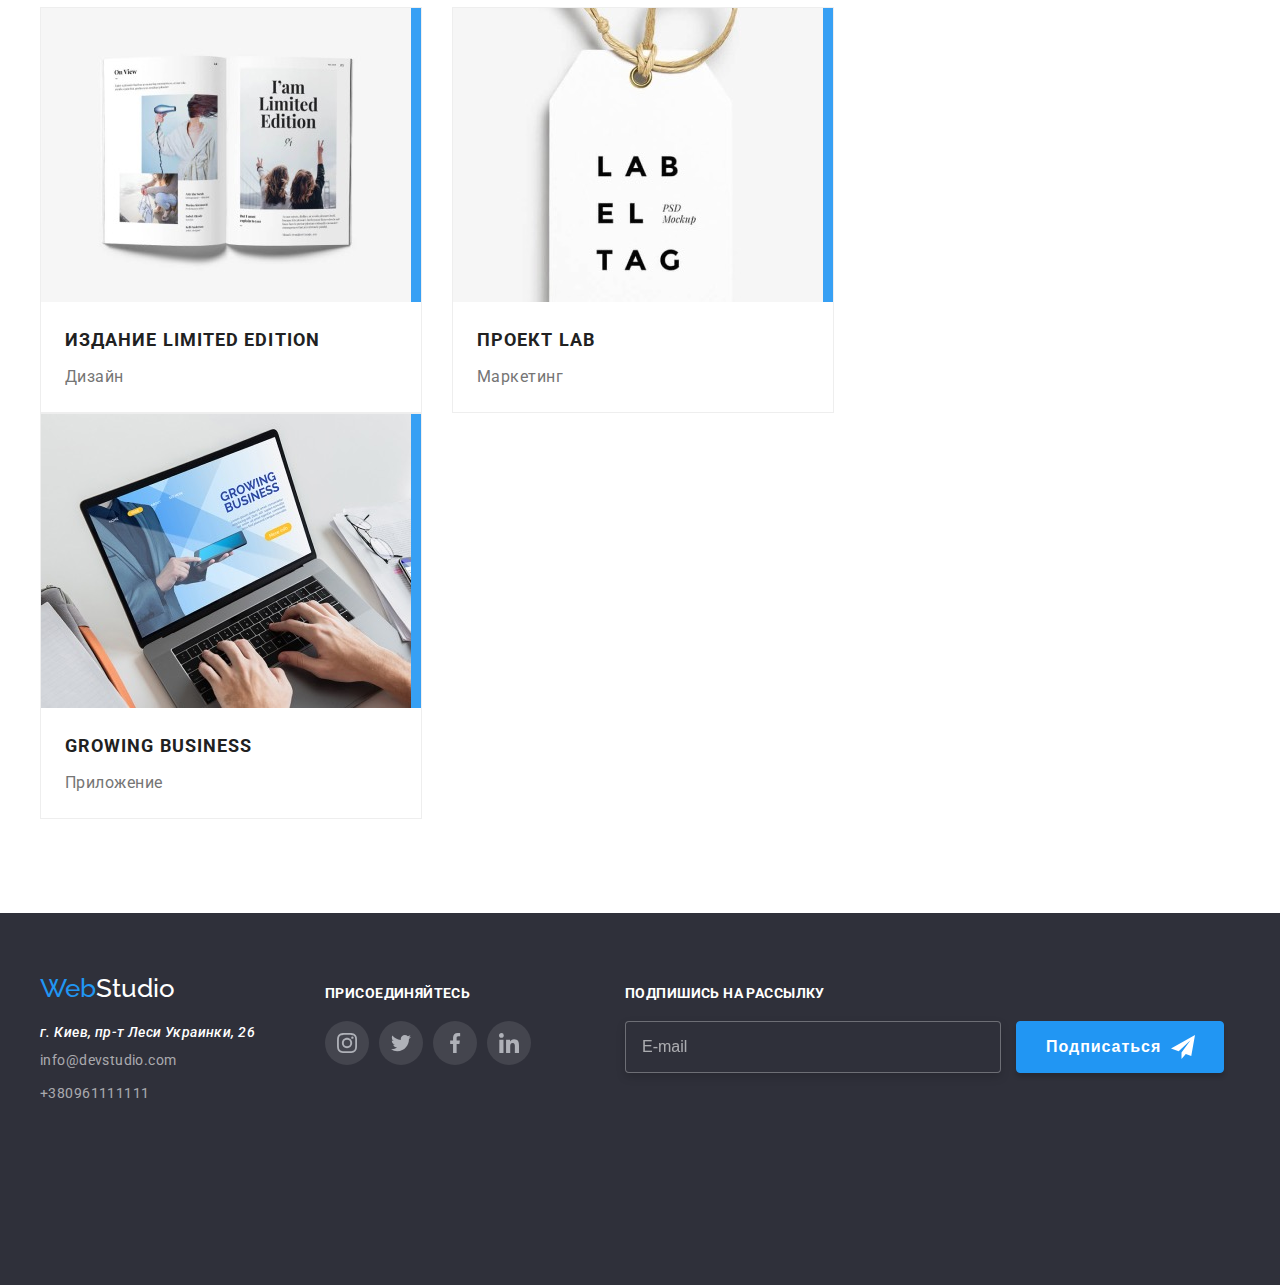
==== commit 88f744df: "22" ====
--- a/portfolio.html
+++ b/portfolio.html
@@ -20,11 +20,13 @@
   <!-- This is HEADER part -->
   <header>
     <div class="header container">
-      <a href="index.html" class="header-logo"><span class="header-web">Web</span> Studio</a>
-      <nav class="header-nav">
-        <a href="index.html" class="header-btn">Студия</a>
-        <a href="portfolio.html" class="header-btn nav-active">Портфолио</a>
-        <a href="#" class="header-btn">Контакты</a>
+      <a href="index.html" class="header-logo"><span class="header-web">Web</span>Studio</a>
+      <nav>
+        <ul class="header-nav">
+          <li class="header-btn"><a href="index.html">Студия</a></li>
+          <li class="header-btn nav-active"><a href="portfolio.html">Портфолио</a></li>
+          <li class="header-btn"><a href="#">Контакты</a></li>
+        </ul>
       </nav>
       <ul class="header-contacts">
         <li class="header-contact-item">
@@ -43,7 +45,8 @@
   </header>
   <main>
     <!-- This is FILTER BUTTONS part -->
-    <section class="main-buttons-container">
+    <section class="main-items">
+      <h1 class="hide">Портфолио</h1>
       <ul class="main-filter-buttons">
         <li><button type="button" class="main-button">Все</button></li>
         <li><button type="button" class="main-button">Веб-сайты</button></li>
@@ -51,9 +54,6 @@
         <li><button type="button" class="main-button">Дизайн</button></li>
         <li><button type="button" class="main-button">Маркетинг</button></li>
       </ul>
-    </section>
-    <!-- This is PORTFOLIO ITEMS part -->
-    <section class="main-items">
       <ul class="main-item-list container">
         <li class="item">
           <div class="item-overlay">
@@ -64,7 +64,7 @@
                 посетителю получить исчерпывающие сведения о компании или частном лице.</p>
             </div>
           </div>
-          <h3 class="item-header">Технокряк</h3>
+          <h2 class="item-header">Технокряк</h2>
           <p class="item-text">Веб-сайт</p>
         </li>
         <li class="item">
@@ -77,7 +77,7 @@
             </div>
           </div>
 
-          <h3 class="item-header">Постер New Orlean vs Golden Star</h3>
+          <h2 class="item-header">Постер New Orlean vs Golden Star</h2>
           <p class="item-text">Дизайн</p>
         </li>
         <li class="item">
@@ -90,7 +90,7 @@
             </div>
           </div>
 
-          <h3 class="item-header">Ресторан Seafood</h3>
+          <h2 class="item-header">Ресторан Seafood</h2>
           <p class="item-text">Приложение</p>
         </li>
         <li class="item">
@@ -103,7 +103,7 @@
             </div>
           </div>
 
-          <h3 class="item-header">Проект Prime</h3>
+          <h2 class="item-header">Проект Prime</h2>
           <p class="item-text">Маркетинг</p>
         </li>
         <li class="item">
@@ -116,7 +116,7 @@
             </div>
           </div>
 
-          <h3 class="item-header">Проект Boxes</h3>
+          <h2 class="item-header">Проект Boxes</h2>
           <p class="item-text">Приложение</p>
         </li>
         <li class="item">
@@ -130,7 +130,7 @@
           </div>
 
           <figcaption>
-            <h3 class="item-header">Inspiration has no Borders</h3>
+            <h2 class="item-header">Inspiration has no Borders</h2>
             <p class="item-text">Веб-сайт</p>
         </li>
         <li class="item">
@@ -143,7 +143,7 @@
             </div>
           </div>
 
-          <h3 class="item-header">Издание Limited Edition</h3>
+          <h2 class="item-header">Издание Limited Edition</h2>
           <p class="item-text">Дизайн</p>
         </li>
         <li class="item">
@@ -156,7 +156,7 @@
             </div>
           </div>
 
-          <h3 class="item-header">Проект LAB</h3>
+          <h2 class="item-header">Проект LAB</h2>
           <p class="item-text">Маркетинг</p>
         </li>
         <li class="item">
@@ -170,7 +170,7 @@
           </div>
 
 
-          <h3 class="item-header">Growing Business</h3>
+          <h2 class="item-header">Growing Business</h2>
           <p class="item-text">Приложение</p>
         </li>
       </ul>
@@ -180,10 +180,14 @@
   <footer>
     <div class="container footer-sections">
       <section class="footer-contacts">
-        <a href="index.html" class="footer-logo"><span class="header-web">Web</span> Studio</a>
-        <address class="footer-address">
-          <p class="footer-street">г. Киев, пр-т Леси Украинки, 26</p>
+        <a href="index.html" class="footer-logo"><span class="header-web">Web</span>Studio</a>
+        <address>
           <ul>
+            <li class="footer-list-item">
+              <a href="http://maps.google.com" target="_blank" rel="noopener noreferrer footer-contact"
+                class="footer-street">г. Киев,
+                пр-т Леси Украинки, 26</a>
+            </li>
             <li class="footer-list-item">
               <a href="mailto:info@devstudio.com" class="footer-contact">info@devstudio.com</a>
             </li>
--- a/css/styles.css
+++ b/css/styles.css
@@ -41,7 +41,7 @@
 a {
   font-family: var(--ff-2);
   text-decoration: none;
-  color: var(--clr-font-1);
+  color: inherit;
   font-weight: 500;
   line-height: 1.143;
 }
@@ -109,7 +109,8 @@
   font-weight: 500;
 }
 
-.header-btn {
+.header-btn,
+.header-btn a {
   position: relative;
   padding-top: 32px;
   padding-bottom: 32px;
@@ -129,15 +130,11 @@
   border-radius: 4px;
 }
 
-/* .header-btn:hover::after {
-  width: 100%;
-} */
-
 .nav-active {
   color: var(--clr-active-1);
 }
 
-.nav-active.header-btn::after {
+.header-btn.nav-active::after {
   width: 100%;
 }
 
@@ -159,9 +156,13 @@
 }
 
 .header-contact:hover,
-.header-btn:hover,
+.header-contact:focus,
+.header-btn a:hover,
+.header-btn a:focus,
 .footer-contact:hover,
-.header-contact:hover .contact-icon {
+.footer-contact:focus,
+.header-contact:hover .contact-icon,
+.header-contact:focus .contact-icon {
   color: var(--clr-active-1);
   fill: var(--clr-active-1);
 }
@@ -225,12 +226,22 @@
 
 /* section two */
 
+.hide {
+  display: none;
+}
+
+.section-two {
+  padding-top: var(--section-margin);
+}
+
+.section-two + .section-two {
+  padding-bottom: var(--section-margin);
+}
+
 .section-two-list {
   display: flex;
   flex-basis: calc((100%-90px) / 4);
   justify-content: center;
-  margin-top: var(--section-margin);
-  margin-bottom: var(--section-margin);
 }
 
 .section-two-container {
@@ -270,8 +281,6 @@
 
 .section-two-images {
   display: flex;
-  /* justify-content: center; */
-  margin-bottom: var(--section-margin);
 }
 
 .section-two-images li:not(:last-child) {
@@ -408,7 +417,7 @@
   fill: var(--clr-active-1);
 }
 
-/* footer */
+/* FOOTER */
 
 footer {
   height: 252px;
@@ -427,22 +436,15 @@
   color: var(--clr-font-3);
 }
 
-.footer-address {
+.footer-contact {
+  color: var(--clr-font-4);
+  font-style: normal;
   line-height: 1.71;
   font-weight: 400;
 }
 
 .footer-street {
   color: var(--clr-font-3);
-  margin-bottom: 9px;
-  line-height: 1.71;
-  font-weight: 400;
-}
-
-.footer-contact {
-  color: var(--clr-font-4);
-  line-height: 1.71;
-  font-weight: 400;
 }
 
 .footer-list-item:not(:last-child) {
@@ -475,7 +477,7 @@
   border-radius: 50%;
 }
 
-/* FOOTER SUBMSCRIBE FORM */
+/* FOOTER SUBSCRIBE FORM */
 .footer-subscribe {
   margin-left: 94px;
   margin-top: 12px;
@@ -524,7 +526,8 @@
 
 /* Portfolio items */
 
-.main-buttons-container {
+.main-items {
+  padding-bottom: var(--section-margin);
   padding-top: var(--section-margin);
 }
 
@@ -550,15 +553,11 @@
 }
 
 .main-button:hover,
-.main-button:active {
+.main-button:focus {
   color: var(--clr-font-3);
   background-color: var(--clr-active-1);
   box-shadow: 0px 3px 1px rgba(0, 0, 0, 0.1), 0px 1px 2px rgba(0, 0, 0, 0.08),
     0px 2px 2px rgba(0, 0, 0, 0.12);
-}
-
-.main-items {
-  padding-bottom: var(--section-margin);
 }
 
 .main-item-list {
@@ -590,11 +589,13 @@
 
 /* ITEM HOVER EFFECTS */
 
-.item:hover .item-overlay-container {
+.item:hover .item-overlay-container,
+.item:focus .item-overlay-container {
   transform: translateY(0);
 }
 
-.item:hover {
+.item:hover,
+.item:focus {
   box-shadow: 0px 1px 1px rgba(0, 0, 0, 0.12), 0px 4px 4px rgba(0, 0, 0, 0.06),
     1px 4px 6px rgba(0, 0, 0, 0.16);
 }
@@ -632,6 +633,7 @@
   letter-spacing: 0.06em;
   margin-left: 24px;
   margin-bottom: 4px;
+  text-transform: uppercase;
 }
 .item-text {
   color: var(--clr-font-2);
@@ -690,7 +692,8 @@
   fill: var(--clr-font-1);
 }
 
-.modal-image:hover {
+.modal-image:hover,
+.modal-image:focus {
   fill: var(--clr-active-1);
 }
 
@@ -724,11 +727,13 @@
   fill: currentColor;
 }
 
-.form:hover .backdrop-icon {
+.form:hover .backdrop-icon,
+.form:focus .backdrop-icon {
   fill: var(--clr-active-1);
 }
 
-.form:hover .backdrop-name {
+.form:hover .backdrop-name,
+.form:focus .backdrop-name {
   outline: 1px solid var(--clr-active-1);
 }
 
@@ -736,7 +741,8 @@
   outline: 1px solid var(--clr-active-1);
 }
 
-.form:hover .form input {
+.form:hover .form input,
+.form:focus .form input {
   border: 1px solid #2196f3;
 }
 
@@ -801,6 +807,7 @@
   border: none;
 }
 
-.form-submit:hover {
+.form-submit:hover,
+.form-submit:focus {
   background-color: var(--clr-hover-2);
 }
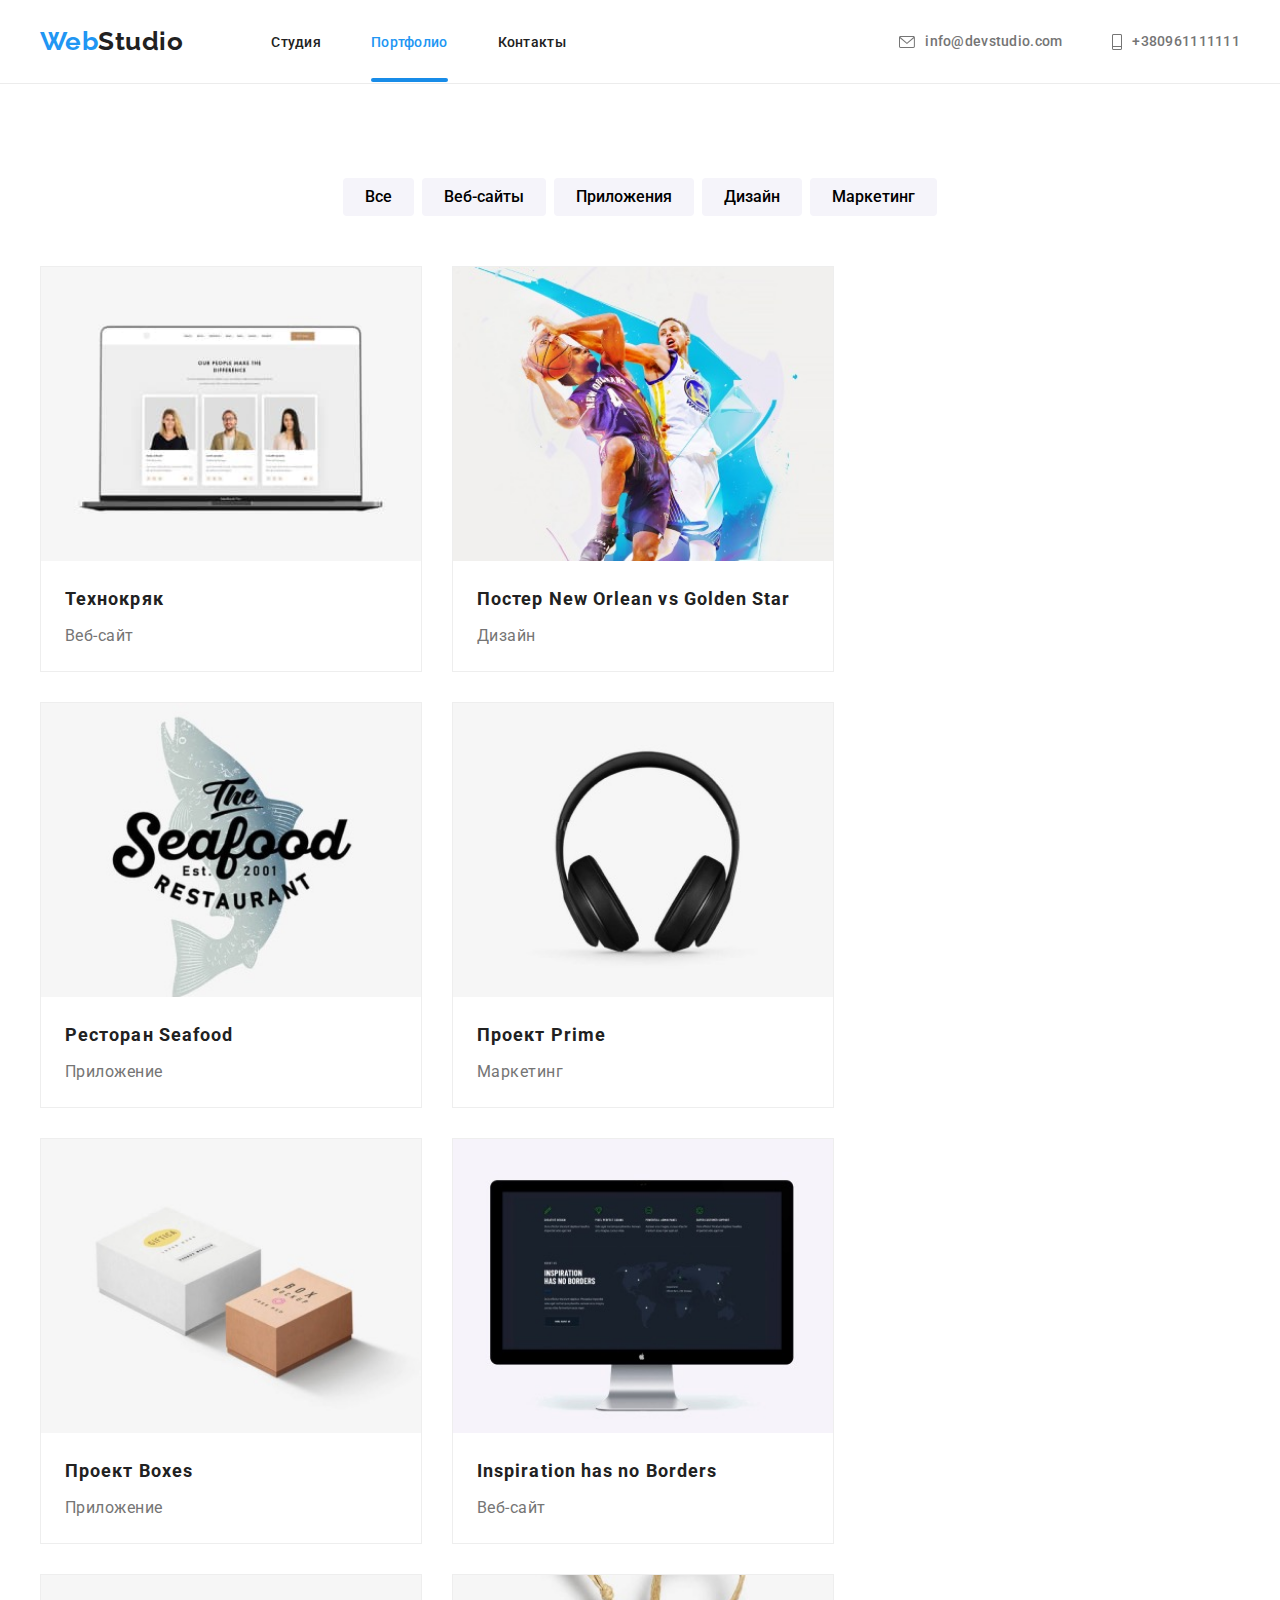
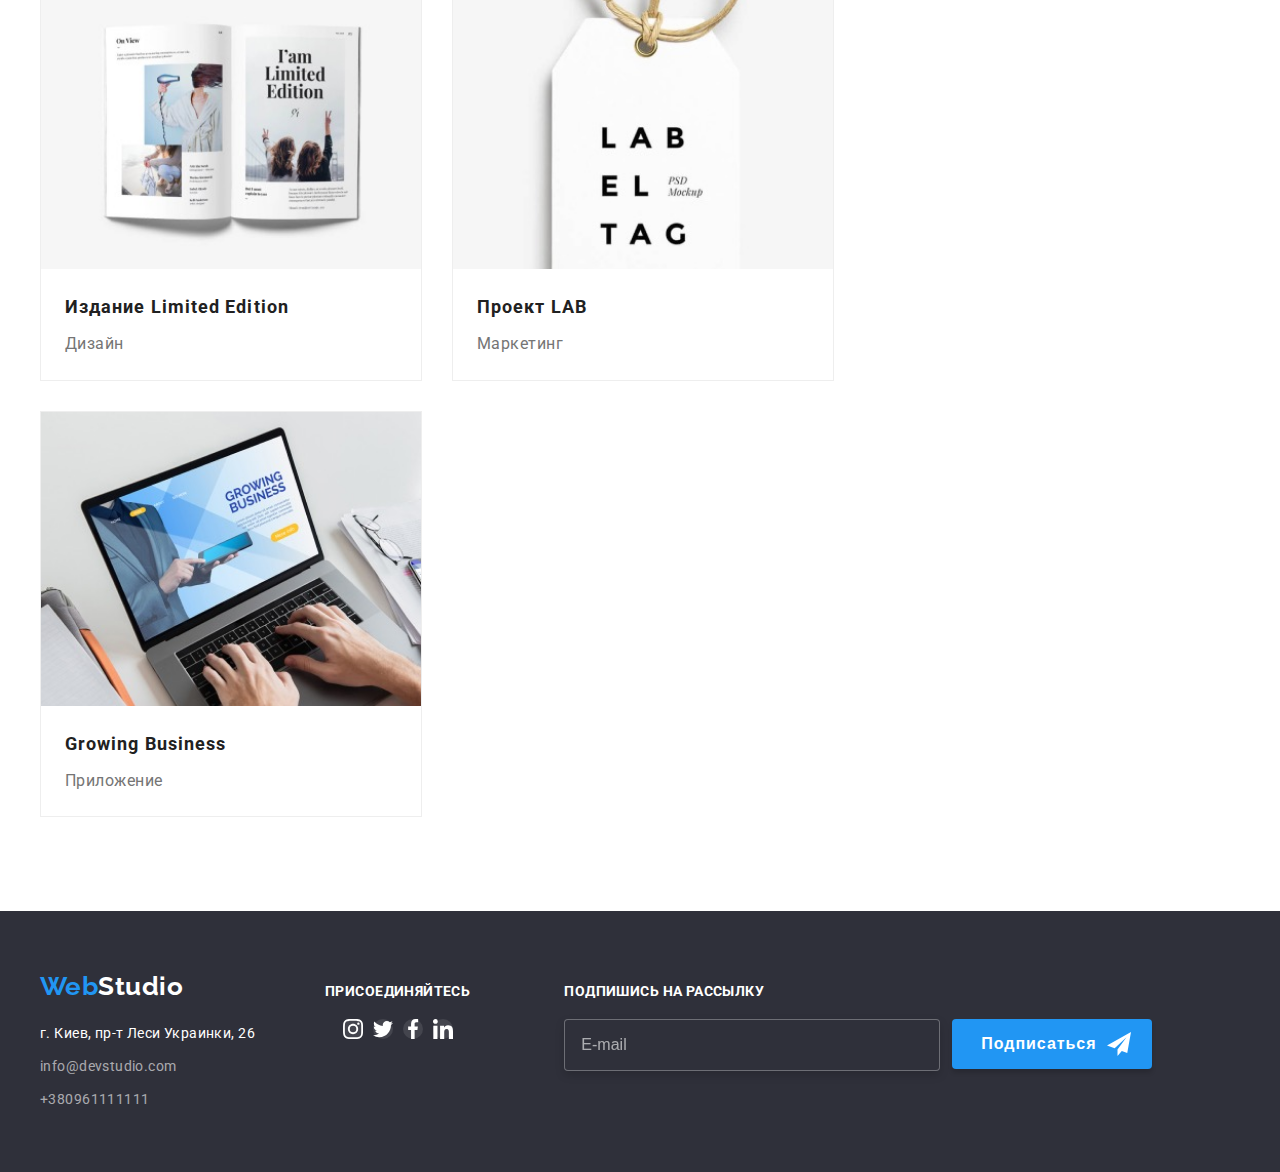
==== commit 4825d58c: "11" ====
--- a/portfolio.html
+++ b/portfolio.html
@@ -12,232 +12,262 @@
   <link rel="stylesheet" href="https://cdnjs.cloudflare.com/ajax/libs/modern-normalize/1.1.0/modern-normalize.min.css"
     integrity="sha512-wpPYUAdjBVSE4KJnH1VR1HeZfpl1ub8YT/NKx4PuQ5NmX2tKuGu6U/JRp5y+Y8XG2tV+wKQpNHVUX03MfMFn9Q=="
     crossorigin="anonymous" referrerpolicy="no-referrer" />
-  <link rel="stylesheet" href="css/styles.css" />
+  <link rel="stylesheet" href="css/portfolio.min.css" />
   <title>Portfolio</title>
 </head>
 
 <body>
   <!-- This is HEADER part -->
   <header>
-    <div class="header container">
-      <a href="index.html" class="header-logo"><span class="header-web">Web</span>Studio</a>
-      <nav>
-        <ul class="header-nav">
-          <li class="header-btn"><a href="index.html">Студия</a></li>
-          <li class="header-btn nav-active"><a href="portfolio.html">Портфолио</a></li>
-          <li class="header-btn"><a href="#">Контакты</a></li>
-        </ul>
-      </nav>
-      <ul class="header-contacts">
-        <li class="header-contact-item">
-          <a href="mailto:info@devstudio.com" class="header-contact">
-            <svg class="contact-icon" width="16px" height="12px">
-              <use href="images/icons.svg#icon-envelope"></use>
-            </svg>info@devstudio.com</a>
-        </li>
-        <li>
-          <a href="tel:+380961111111" class="header-contact"><svg class="contact-icon" width="10px" height="16px">
-              <use href="images/icons.svg#icon-Vector"></use>
-            </svg>+380961111111</a>
-        </li>
-      </ul>
-    </div>
+    <nav class="header container ">
+      <a href="index.html" class="logo header__logo"><span class="logo__web">Web</span>Studio</a>
+      <button type="button" class="header__menu" data-menu-button>
+        <svg width="40" height="40" aria-label="переключатель мобильного меню">
+          <use class="icon-menu" href="images/icons.svg#icon-menu_40px"></use>
+          <use class="icon-close" href="images/icons.svg#icon-close_40px"></use>
+        </svg>
+      </button>
+      <div class="header__block" data-menu>
+        <ul class="nav">
+          <li class="nav__btn"><a class="nav__link" href="index.html">Студия</a>
+          </li>
+          <li class="nav__btn nav__btn--active"><a class="nav__link" href="portfolio.html">Портфолио</a></li>
+          <li class="nav__btn"><a class="nav__link" href="#">Контакты</a></li>
+        </ul>
+        <ul class="contact">
+          <li class="contact__item">
+            <a href="mailto:info@devstudio.com" class="contact__link">
+              <svg class="contact__icon">
+                <use href="images/icons.svg#icon-envelope"></use>
+              </svg>info@devstudio.com</a>
+          </li>
+          <li class="contact__item">
+            <a href="tel:+380961111111" class="contact__link"><svg class="contact__icon">
+                <use href="images/icons.svg#icon-Vector"></use>
+              </svg>+380961111111</a>
+          </li>
+        </ul>
+        <ul class="social">
+          <li class="social__item"><a class="social__link" href="www.instagram.com">Instagram</a></li>
+          <li class="social__item"><a class="social__link" href="twitter.com">Twitter</a></li>
+          <li class="social__item"><a class="social__link" href="facebook.com">Facebook</a></li>
+          <li class="social__item"><a class="social__link" href="linkedin.com">LinkedIn</a></li>
+        </ul>
+      </div>
+      </т>
   </header>
   <main>
     <!-- This is FILTER BUTTONS part -->
-    <section class="main-items">
-      <h1 class="hide">Портфолио</h1>
-      <ul class="main-filter-buttons">
-        <li><button type="button" class="main-button">Все</button></li>
-        <li><button type="button" class="main-button">Веб-сайты</button></li>
-        <li><button type="button" class="main-button">Приложения</button></li>
-        <li><button type="button" class="main-button">Дизайн</button></li>
-        <li><button type="button" class="main-button">Маркетинг</button></li>
-      </ul>
-      <ul class="main-item-list container">
-        <li class="item">
-          <div class="item-overlay">
-            <img src="images/portfolio1.jpg" alt="laptop" />
-            <div class="item-overlay-container">
-              <p class="item-overlay-text">Ресурс предлагает комплексные предложения с разным уровнем функционала и
-                сервисов. Все это позволит
-                посетителю получить исчерпывающие сведения о компании или частном лице.</p>
-            </div>
-          </div>
-          <h2 class="item-header">Технокряк</h2>
-          <p class="item-text">Веб-сайт</p>
-        </li>
-        <li class="item">
-          <div class="item-overlay">
-            <img src="images/portfolio2.jpg" alt="basketball" />
-            <div class="item-overlay-container">
-              <p class="item-overlay-text">Ресурс предлагает комплексные предложения с разным уровнем функционала и
-                сервисов. Все это позволит
-                посетителю получить исчерпывающие сведения о компании или частном лице.</p>
-            </div>
-          </div>
-
-          <h2 class="item-header">Постер New Orlean vs Golden Star</h2>
-          <p class="item-text">Дизайн</p>
-        </li>
-        <li class="item">
-          <div class="item-overlay">
-            <img src="images/portfolio3.jpg" alt="seafood restaurant" />
-            <div class="item-overlay-container">
-              <p class="item-overlay-text">Ресурс предлагает комплексные предложения с разным уровнем функционала и
-                сервисов. Все это позволит
-                посетителю получить исчерпывающие сведения о компании или частном лице.</p>
-            </div>
-          </div>
-
-          <h2 class="item-header">Ресторан Seafood</h2>
-          <p class="item-text">Приложение</p>
-        </li>
-        <li class="item">
-          <div class="item-overlay">
-            <img src="images/portfolio4.jpg" alt="headphones" />
-            <div class="item-overlay-container">
-              <p class="item-overlay-text">Ресурс предлагает комплексные предложения с разным уровнем функционала и
-                сервисов. Все это позволит
-                посетителю получить исчерпывающие сведения о компании или частном лице.</p>
-            </div>
-          </div>
-
-          <h2 class="item-header">Проект Prime</h2>
-          <p class="item-text">Маркетинг</p>
-        </li>
-        <li class="item">
-          <div class="item-overlay">
-            <img src="images/portfolio5.jpg" alt="boxes" />
-            <div class="item-overlay-container">
-              <p class="item-overlay-text">Ресурс предлагает комплексные предложения с разным уровнем функционала и
-                сервисов. Все это позволит
-                посетителю получить исчерпывающие сведения о компании или частном лице.</p>
-            </div>
-          </div>
-
-          <h2 class="item-header">Проект Boxes</h2>
-          <p class="item-text">Приложение</p>
-        </li>
-        <li class="item">
-          <div class="item-overlay">
-            <img src="images/portfolio6.jpg" alt="imac" />
-            <div class="item-overlay-container">
-              <p class="item-overlay-text">Ресурс предлагает комплексные предложения с разным уровнем функционала и
-                сервисов. Все это позволит
-                посетителю получить исчерпывающие сведения о компании или частном лице.</p>
-            </div>
-          </div>
-
-          <figcaption>
-            <h2 class="item-header">Inspiration has no Borders</h2>
-            <p class="item-text">Веб-сайт</p>
-        </li>
-        <li class="item">
-          <div class="item-overlay">
-            <img src="images/portfolio7.jpg" alt="Book" />
-            <div class="item-overlay-container">
-              <p class="item-overlay-text">Ресурс предлагает комплексные предложения с разным уровнем функционала и
-                сервисов. Все это позволит
-                посетителю получить исчерпывающие сведения о компании или частном лице.</p>
-            </div>
-          </div>
-
-          <h2 class="item-header">Издание Limited Edition</h2>
-          <p class="item-text">Дизайн</p>
-        </li>
-        <li class="item">
-          <div class="item-overlay">
-            <img src="images/portfolio8.jpg" alt="LAB PROJECT" />
-            <div class="item-overlay-container">
-              <p class="item-overlay-text">Ресурс предлагает комплексные предложения с разным уровнем функционала и
-                сервисов. Все это позволит
-                посетителю получить исчерпывающие сведения о компании или частном лице.</p>
-            </div>
-          </div>
-
-          <h2 class="item-header">Проект LAB</h2>
-          <p class="item-text">Маркетинг</p>
-        </li>
-        <li class="item">
-          <div class="item-overlay">
-            <img src="images/portfolio9.jpg" alt="another laptop" />
-            <div class="item-overlay-container">
-              <p class="item-overlay-text">Ресурс предлагает комплексные предложения с разным уровнем функционала и
-                сервисов. Все это позволит
-                посетителю получить исчерпывающие сведения о компании или частном лице.</p>
-            </div>
-          </div>
-
-
-          <h2 class="item-header">Growing Business</h2>
-          <p class="item-text">Приложение</p>
-        </li>
-      </ul>
+    <section class="portfolio">
+      <div class="container">
+        <h1 class="hide">Портфолио</h1>
+        <ul class="portfolio__filter">
+          <li class="portfolio__list"><button type="button" class="portfolio__button">Все</button></li>
+          <li class="portfolio__list"><button type=" button" class="portfolio__button">Веб-сайты</button></li>
+          <li class="portfolio__list"><button type=" button" class="portfolio__button">Приложения</button></li>
+          <li class="portfolio__list"><button type=" button" class="portfolio__button">Дизайн</button></li>
+          <li class="portfolio__list"><button type=" button" class="portfolio__button">Маркетинг</button></li>
+        </ul>
+        <ul class="portfolio__container">
+          <li class="item">
+            <div class="item__overlay">
+              <img src="images/portfolio1.jpg" alt="laptop" />
+              <div class="item__container">
+                <p class="item__text">Ресурс предлагает комплексные предложения с разным уровнем функционала и
+                  сервисов. Все это позволит
+                  посетителю получить исчерпывающие сведения о компании или частном лице.</p>
+              </div>
+            </div>
+            <div class="item__context">
+              <h2 class="item__header">Технокряк</h2>
+              <p class="item__name">Веб-сайт</p>
+            </div>
+          </li>
+          <li class="item">
+            <div class="item__overlay">
+              <img src="images/portfolio2.jpg" alt="basketball" />
+              <div class="item__container">
+                <p class="item__text">Ресурс предлагает комплексные предложения с разным уровнем функционала и
+                  сервисов. Все это позволит
+                  посетителю получить исчерпывающие сведения о компании или частном лице.</p>
+              </div>
+            </div>
+            <div class="item__context">
+              <h2 class="item__header">Постер New Orlean vs Golden Star</h2>
+              <p class="item__name">Дизайн</p>
+            </div>
+          </li>
+          <li class="item">
+            <div class="item__overlay">
+              <img src="images/portfolio3.jpg" alt="seafood restaurant" />
+              <div class="item__container">
+                <p class="item__text">Ресурс предлагает комплексные предложения с разным уровнем функционала и
+                  сервисов. Все это позволит
+                  посетителю получить исчерпывающие сведения о компании или частном лице.</p>
+              </div>
+            </div>
+            <div class="item__context">
+              <h2 class="item__header">Ресторан Seafood</h2>
+              <p class="item__name">Приложение</p>
+            </div>
+          </li>
+          <li class="item">
+            <div class="item__overlay">
+              <img src="images/portfolio4.jpg" alt="headphones" />
+              <div class="item__container">
+                <p class="item__text">Ресурс предлагает комплексные предложения с разным уровнем функционала и
+                  сервисов. Все это позволит
+                  посетителю получить исчерпывающие сведения о компании или частном лице.</p>
+              </div>
+            </div>
+            <div class="item__context">
+              <h2 class="item__header">Проект Prime</h2>
+              <p class="item__name">Маркетинг</p>
+            </div>
+          </li>
+          <li class="item">
+            <div class="item__overlay">
+              <img src="images/portfolio5.jpg" alt="boxes" />
+              <div class="item__container">
+                <p class="item__text">Ресурс предлагает комплексные предложения с разным уровнем функционала и
+                  сервисов. Все это позволит
+                  посетителю получить исчерпывающие сведения о компании или частном лице.</p>
+              </div>
+            </div>
+            <div class="item__context">
+              <h2 class="item__header">Проект Boxes</h2>
+              <p class="item__name">Приложение</p>
+            </div>
+          </li>
+          <li class="item">
+            <div class="item__overlay">
+              <img src="images/portfolio6.jpg" alt="imac" />
+              <div class="item__container">
+                <p class="item__text">Ресурс предлагает комплексные предложения с разным уровнем функционала и
+                  сервисов. Все это позволит
+                  посетителю получить исчерпывающие сведения о компании или частном лице.</p>
+              </div>
+            </div>
+
+            <div class="item__context">
+              <h2 class="item__header">Inspiration has no Borders</h2>
+              <p class="item__name">Веб-сайт</p>
+            </div>
+          </li>
+          <li class="item">
+            <div class="item__overlay">
+              <img src="images/portfolio7.jpg" alt="Book" />
+              <div class="item__container">
+                <p class="item__text">Ресурс предлагает комплексные предложения с разным уровнем функционала и
+                  сервисов. Все это позволит
+                  посетителю получить исчерпывающие сведения о компании или частном лице.</p>
+              </div>
+            </div>
+            <div class="item__context">
+              <h2 class="item__header">Издание Limited Edition</h2>
+              <p class="item__name">Дизайн</p>
+            </div>
+          </li>
+          <li class="item">
+            <div class="item__overlay">
+              <img src="images/portfolio8.jpg" alt="LAB PROJECT" />
+              <div class="item__container">
+                <p class="item__text">Ресурс предлагает комплексные предложения с разным уровнем функционала и
+                  сервисов. Все это позволит
+                  посетителю получить исчерпывающие сведения о компании или частном лице.</p>
+              </div>
+            </div>
+            <div class="item__context">
+              <h2 class="item__header">Проект LAB</h2>
+              <p class="item__name">Маркетинг</p>
+            </div>
+          </li>
+          <li class="item">
+            <div class="item__overlay">
+              <img src="images/portfolio9.jpg" alt="another laptop" />
+              <div class="item__container">
+                <p class="item__text">Ресурс предлагает комплексные предложения с разным уровнем функционала и
+                  сервисов. Все это позволит
+                  посетителю получить исчерпывающие сведения о компании или частном лице.</p>
+              </div>
+            </div>
+
+            <div class="item__context">
+              <h2 class="item__header">Growing Business</h2>
+              <p class="item__name">Приложение</p>
+            </div>
+          </li>
+        </ul>
+      </div>
     </section>
   </main>
   <!-- This is FOOTER part -->
-  <footer>
-    <div class="container footer-sections">
-      <section class="footer-contacts">
-        <a href="index.html" class="footer-logo"><span class="header-web">Web</span>Studio</a>
+  <footer class="footer">
+    <div class="container footer__sections">
+      <section class="footer-address">
+        <a href="index.html" class="logo address__logo"><span class="logo__web">Web</span>Studio</a>
         <address>
-          <ul>
-            <li class="footer-list-item">
-              <a href="http://maps.google.com" target="_blank" rel="noopener noreferrer footer-contact"
-                class="footer-street">г. Киев,
+          <ul class="address">
+            <li class="address__li">
+              <a class="footer__street" href="https://goo.gl/maps/dMaArt2xvUtYKD9Z6" target="_blank"
+                rel="noopener noreferrer nofollow">г. Киев,
                 пр-т Леси Украинки, 26</a>
             </li>
-            <li class="footer-list-item">
-              <a href="mailto:info@devstudio.com" class="footer-contact">info@devstudio.com</a>
+            <li class="address__li">
+              <a class="address__contact" href="mailto:info@devstudio.com">info@devstudio.com</a>
             </li>
-            <li>
-              <a href="tel:+380961111111" class="footer-contact">+380961111111</a>
+            <li class="address__li">
+              <a class="address__contact" href="tel:+380961111111">+380961111111</a>
             </li>
           </ul>
         </address>
       </section>
-      <section class="footer-links">
-        <h2 class="footer-links-header">присоединяйтесь</h2>
-        <div class="section-three-icons">
-          <div class="section-three-thumb footer-icon">
-            <svg class="section-three-icon" width="20px" height="20px">
-              <use href="images/icons.svg#icon-instagram-1"></use>
-            </svg>
-          </div>
-          <div class="section-three-thumb footer-icon">
-            <svg class="section-three-icon" width="20px" height="20px">
-              <use href="images/icons.svg#icon-twitter-1"></use>
-            </svg>
-          </div>
-          <div class="section-three-thumb footer-icon">
-            <svg class="section-three-icon" width="20px" height="20px">
-              <use href="images/icons.svg#icon-facebook-1"></use>
-            </svg>
-          </div>
-          <div class="section-three-thumb footer-icon">
-            <svg class="section-three-icon" width="20px" height="20px">
-              <use href="images/icons.svg#icon-linkedin-1"></use>
-            </svg>
-          </div>
-        </div>
+      <section class="footer__social">
+        <h2 class="footer__title">присоединяйтесь</h2>
+        <ul class="social-icons">
+          <li class="social-icons__thumb footer__icon"><a href="instagram.com">
+              <svg class="social-icons__img" width="20px" height="20px">
+                <use href="images/icons.svg#icon-instagram-1"></use>
+              </svg>
+            </a>
+          </li>
+          <li class="social-icons__thumb footer__icon"><a href="twitter.com">
+              <svg class="social-icons__img" width="20px" height="20px">
+                <use href="images/icons.svg#icon-twitter-1"></use>
+              </svg>
+            </a>
+          </li>
+          <li class="social-icons__thumb footer__icon"><a href="facebook.com">
+              <svg class="social-icons__img" width="20px" height="20px">
+                <use href="images/icons.svg#icon-facebook-1"></use>
+              </svg>
+            </a>
+          </li>
+          <li class="social-icons__thumb footer__icon"><a href="linkedin.com">
+              <svg class="social-icons__img" width="20px" height="20px">
+                <use href="images/icons.svg#icon-linkedin-1"></use>
+              </svg>
+            </a>
+          </li>
+        </ul>
       </section>
       <section class="footer-subscribe">
-        <h2 class="footer-links-header">подпишись на рассылку</h2>
-        <div class="footer-form">
-          <form class="email-form">
-            <input type="mail" placeholder="E-mail" class="email-input">
-            <button type="submit" class="email-submit">Подписаться
-              <svg width="24px" height="24px">
-                <use href="images/icons.svg#icon-icon-send"></use>
-              </svg>
-            </button>
-          </form>
-        </div>
+        <h2 class="footer__title">подпишись на рассылку</h2>
+
+        <form class="subscribe-thumb">
+          <input type="mail" placeholder="E-mail" class="subscribe-thumb__input">
+          <button type="submit" class="subscribe-thumb__submit">Подписаться
+            <svg class="subscribe-thumb__icon" width="24px" height="24px">
+              <use href="images/icons.svg#icon-icon-send"></use>
+            </svg>
+          </button>
+        </form>
+
       </section>
     </div>
   </footer>
   <script src="./js/modal.js"></script>
+  <script src="./js/mobile-menu.js"></script>
 </body>
 
 </html>--- a/css/portfolio.min.css
+++ b/css/portfolio.min.css
@@ -0,0 +1 @@
+html{box-sizing:border-box}*,::after,::before{margin:0;padding:0}body{font-family:"Roboto",sans-serif;color:#212121;font-size:14px;position:relative}a{font-family:"Roboto",sans-serif;text-decoration:none;color:inherit;font-weight:500;line-height:1.143}img,svg{display:block;width:100%}ul{list-style:none}h1{font-weight:900;font-size:44px;line-height:1.36;letter-spacing:.06em}h2,h3,h4,h5,p,li{letter-spacing:.03em}@media screen and (max-width: 1199px){body.modal-open{overflow:hidden}}.hide{position:absolute;width:1px;height:1px;margin:-1px;border:0;padding:0;clip:rect(0 0 0 0);overflow:hidden}.container{padding-left:15px;padding-right:15px;margin-left:auto;margin-right:auto}@media screen and (min-width: 480px){.container{max-width:480px}}@media screen and (min-width: 768px){.container{max-width:768px}}@media screen and (min-width: 1200px){.container{max-width:1200px}}.is-hidden{pointer-events:none;opacity:0}.subscribe-thumb__submit{display:block;width:200px;height:50px;margin-left:auto;margin-right:auto;padding-top:10px;padding-bottom:10px;text-align:center;font-size:16px;font-weight:700;line-height:1.88;letter-spacing:.06em;color:#fff;box-shadow:0px 4px 4px rgba(0,0,0,.15);border-radius:4px;border:none;cursor:pointer;transition:background-color 250ms cubic-bezier(0.4, 0, 0.2, 1)}header{border-bottom:1px solid #ececec}@media screen and (max-width: 767px){header{position:relative}}.header{display:flex;align-items:center;background-color:#fff}.header__logo{margin-right:93px}@media screen and (max-width: 767px){.header__logo{padding-top:16px;padding-bottom:16px}}@media screen and (min-width: 768px){.header__logo{margin-right:88px;padding-top:26px;padding-bottom:26px}}.header__menu{margin:0;margin-left:auto;padding:0;border:none;background-color:rgba(0,0,0,0);z-index:3}.header__menu .icon-close{transition:transform 250ms ease-in-out;transform:translateY(-100%)}.header__menu .icon-menu{transform:translateY(0);transition:transform 250ms ease-in-out}.header__menu.is-active .icon-close{transform:translateY(0)}.header__menu.is-active .icon-menu{transform:translateY(-100%)}.header__menu:hover,.header__menu:focus{fill:#2196f3}@media screen and (min-width: 768px){.header__menu{display:none}}@media screen and (max-width: 767px){.header__block{display:flex;flex-direction:column;position:absolute;top:0;left:0;width:100vw;height:100vh;z-index:2;padding:48px 40px;background-color:#fff;transform:translateY(-100%);transition:transform 250ms ease-in-out}.header__block.is-active{transform:translateY(0)}}@media screen and (min-width: 768px){.header__block{display:flex;flex-grow:1;align-items:center}}@media screen and (min-width: 768px){.nav{display:flex}}.nav__btn{position:relative}.nav__btn--active{color:#2196f3}@media screen and (min-width: 768px){.nav__btn:after{content:"";position:absolute;bottom:0;left:0;height:4px;width:0;background-color:#188ce8;border-radius:4px}.nav__btn--active::after{width:100%}.nav__btn:not(:last-child){margin-right:50px}}@media screen and (max-width: 767px){.nav__btn:nth-child(1){margin-bottom:35.71px}.nav__btn:nth-child(2){margin-bottom:32px}}.nav__link{display:block;letter-spacing:.02em}.nav__link:hover,.nav__link:focus{color:#2196f3}@media screen and (max-width: 767px){.nav__link{font-size:40px;line-height:1.175}}@media screen and (min-width: 768px){.nav__link{padding-top:32px;padding-bottom:32px}}@media screen and (max-width: 767px){.contact{display:flex;flex-direction:column-reverse;margin-top:auto}}@media screen and (min-width: 768px){.contact{margin-left:auto}}@media screen and (min-width: 1200px){.contact{display:flex}}.contact__link{letter-spacing:.02em}.contact__link:hover,.contact__link:focus{color:#2196f3}@media screen and (min-width: 768px){.contact__link{color:#757575}}@media screen and (min-width: 1200px){.contact__link{padding-top:32px;padding-bottom:32px}}@media screen and (max-width: 767px){.contact__icon{display:none}}@media screen and (min-width: 768px){.contact__icon{width:auto;vertical-align:middle;fill:currentColor;display:inline;margin-right:8px}.contact__link:focus .contact__icon,.contact__link:hover .contact__icon{fill:#2196f3}.contact__item:first-child .contact__icon{width:14px;height:10px}.contact__item:last-child .contact__icon{width:10px;height:14px}}@media screen and (min-width: 1200px){.contact__icon{margin-right:10px}.contact__item:first-child .contact__icon{width:16px;height:12px}.contact__item:last-child .contact__icon{width:10px;height:16px}}@media screen and (max-width: 767px){.contact__item:nth-child(1){margin-bottom:64px;font-size:24px;line-height:1.166;color:#757575}.contact__item:nth-child(2){margin-bottom:32px;font-size:34px;line-height:1.176;color:#2196f3}}@media screen and (min-width: 768px)and (max-width: 1199px){.contact__item{font-size:12px;line-height:1.166}.contact__item:first-child{margin-bottom:10px}}@media screen and (min-width: 1200px){.contact__item:not(:last-child){margin-right:50px}}.social{display:flex}@media screen and (min-width: 768px){.social{display:none}}.social__item{padding-left:10px;padding-right:10px;border-left:1px solid rgba(33,33,33,.2);border-right:1px solid rgba(33,33,33,.2)}.social__item:first-child{padding-left:0;border-left:none}.social__item:last-child{padding-right:0;border-right:none}.social__link{font-size:18px;line-height:1.22;letter-spacing:.02em;color:#2196f3}.logo{font-family:"Raleway",sans-serif;font-size:26px;font-weight:700;line-height:1.2;letter-spacing:.03rem}.logo__web{color:#2196f3}@media screen and (max-width: 1199px){.logo{font-size:24px;line-height:1.166}}.portfolio{padding-bottom:60px;padding-top:60px}@media screen and (min-width: 1200px){.portfolio{padding-bottom:94px;padding-top:94px}}.portfolio__filter{display:flex;flex-wrap:wrap;margin-bottom:50px}@media screen and (min-width: 768px){.portfolio__filter{justify-content:center}}.portfolio__button{font-family:"Roboto",sans-serif;background-color:#f5f4fa;font-size:16px;line-height:1.625;font-weight:500;border:none;border-radius:4px;padding:6px 22px}.portfolio__button:hover,.portfolio__button:focus{color:#fff;background-color:#2196f3;box-shadow:0px 3px 1px rgba(0,0,0,.1),0px 1px 2px rgba(0,0,0,.08),0px 2px 2px rgba(0,0,0,.12)}.portfolio__list:not(:last-child){margin-right:8px}@media screen and (max-width: 767px){.portfolio__list:nth-child(-n+3){margin-bottom:15px}}@media screen and (min-width: 768px){.portfolio__container{display:flex;flex-wrap:wrap;margin:-15px}}.item{background-color:#fff;border:1px solid #eee}.item:hover,.item:focus{box-shadow:0px 1px 1px rgba(0,0,0,.12),0px 4px 4px rgba(0,0,0,.06),1px 4px 6px rgba(0,0,0,.16)}@media screen and (max-width: 767px){.item{margin-bottom:30px}}@media screen and (min-width: 768px)and (max-width: 1199px){.item{width:calc((100% - 60px)/2);margin:15px}}@media screen and (min-width: 1200px){.item{width:calc((100% - 90px)/3);margin:15px}}.item__overlay{position:relative;overflow:hidden}@media screen and (min-width: 480px){.item__overlay{height:294px}}.item__text{color:#fff;font-size:18px;line-height:1.56}.item__container{position:absolute;top:0;left:0;width:100%;height:100%;padding:63px 24px;background-color:rgba(33,150,243,.9);transform:translateY(100%);transition:transform 250ms cubic-bezier(0.4, 0, 0.2, 1)}.item:hover .item__container,.item:focus .item__container{transform:translateY(0)}.item__context{padding:20px 24px}.item__header{font-size:18px;line-height:2;font-weight:700;letter-spacing:.06em;margin-bottom:4px}.item__name{color:#757575;font-size:16px;line-height:1.88}.social-icons{display:flex;justify-content:center}.social-icons__thumb:not(:last-child){margin-right:10px}.social-icons__link{display:flex;align-items:center;justify-content:center;width:44px;height:44px;border-radius:50%;transition:background-color 250ms cubic-bezier(0.4, 0, 0.2, 1)}.social-icons__link:hover,.social-icons__link:focus{background-color:#2196f3}.social-icons__img{fill:#afb1b8;transition:fill 250ms cubic-bezier(0.4, 0, 0.2, 1)}.social-icons__link:hover .social-icons__img,.social-icons__link:focus .social-icons__img{fill:#fff}.footer{background-color:#2f303a;padding-top:60px;padding-bottom:60px}@media screen and (max-width: 1199px){.footer__sections{text-align:center}}@media screen and (min-width: 768px){.footer__sections{display:flex;flex-wrap:wrap}}@media screen and (min-width: 768px)and (max-width: 1199px){.footer-address{flex-grow:1}}@media screen and (min-width: 768px)and (max-width: 1199px){.footer__social{flex-grow:1}}.address__logo{display:block;margin-bottom:20px;color:#fff}.address__contact{color:rgba(255,255,255,.6)}.address__contact:hover,.address__contact:focus{color:#2196f3;fill:#2196f3}.footer__street{color:#fff}.address__contact,.footer__street{line-height:1.71;font-weight:400;font-style:normal}.address__li:not(:last-child){margin-bottom:8px}@media screen and (min-width: 1200px){.address__li:not(:last-child){margin-bottom:9px}}@media screen and (max-width: 767px){.footer__social{margin-top:60px}}@media screen and (min-width: 768px)and (max-width: 1199px){.footer__social{margin-top:5px;margin-left:auto}}@media screen and (min-width: 1200px){.footer__social{margin-left:70px;margin-top:12px}}.footer__title{color:#fff;font-weight:700;font-size:14px;line-height:1.142;text-transform:uppercase;margin-bottom:20px}.footer__icon{background-color:rgba(255,255,255,.1);border-radius:50%}.social-icons__thumb.footer__icon .social-icons__img{fill:#fff}@media screen and (min-width: 768px)and (max-width: 1199px){.footer-subscribe{flex-grow:2}}@media screen and (max-width: 1199px){.footer-subscribe{margin-top:60px}}@media screen and (min-width: 1200px){.footer-subscribe{margin-left:94px;margin-top:12px}}.subscribe-thumb{margin-top:20px}@media screen and (min-width: 480px)and (max-width: 1199px){.subscribe-thumb{width:450px;margin-left:auto;margin-right:auto}}@media screen and (min-width: 1200px){.subscribe-thumb{display:flex}}.subscribe-thumb__input{border:1px solid rgba(255,255,255,.3);filter:drop-shadow(0px 4px 4px rgba(0, 0, 0, 0.15));border-radius:4px;color:#fff;background-color:#2f303a;padding-top:15px;padding-bottom:15px;padding-left:16px;font-size:16px;line-height:1.25}.subscribe-thumb__input::placeholder{color:rgba(255,255,255,.6)}.subscribe-thumb__input::selection{color:#212121;background-color:#188ce8}@media screen and (max-width: 1199px){.subscribe-thumb__input{max-width:450px;width:100%}}@media screen and (min-width: 1200px){.subscribe-thumb__input{width:358px}}.subscribe-thumb__submit{display:inline-flex;align-items:center;gap:10px;padding-left:29px;fill:#fff;background-color:#2196f3}.subscribe-thumb__submit:hover,.subscribe-thumb__submit:focus{background-color:#188ce8}@media screen and (max-width: 1199px){.subscribe-thumb__submit{margin-top:20px}}@media screen and (min-width: 1200px){.subscribe-thumb__submit{margin-left:12px}}.subscribe-thumb__icon{width:auto}/*# sourceMappingURL=portfolio.min.css.map */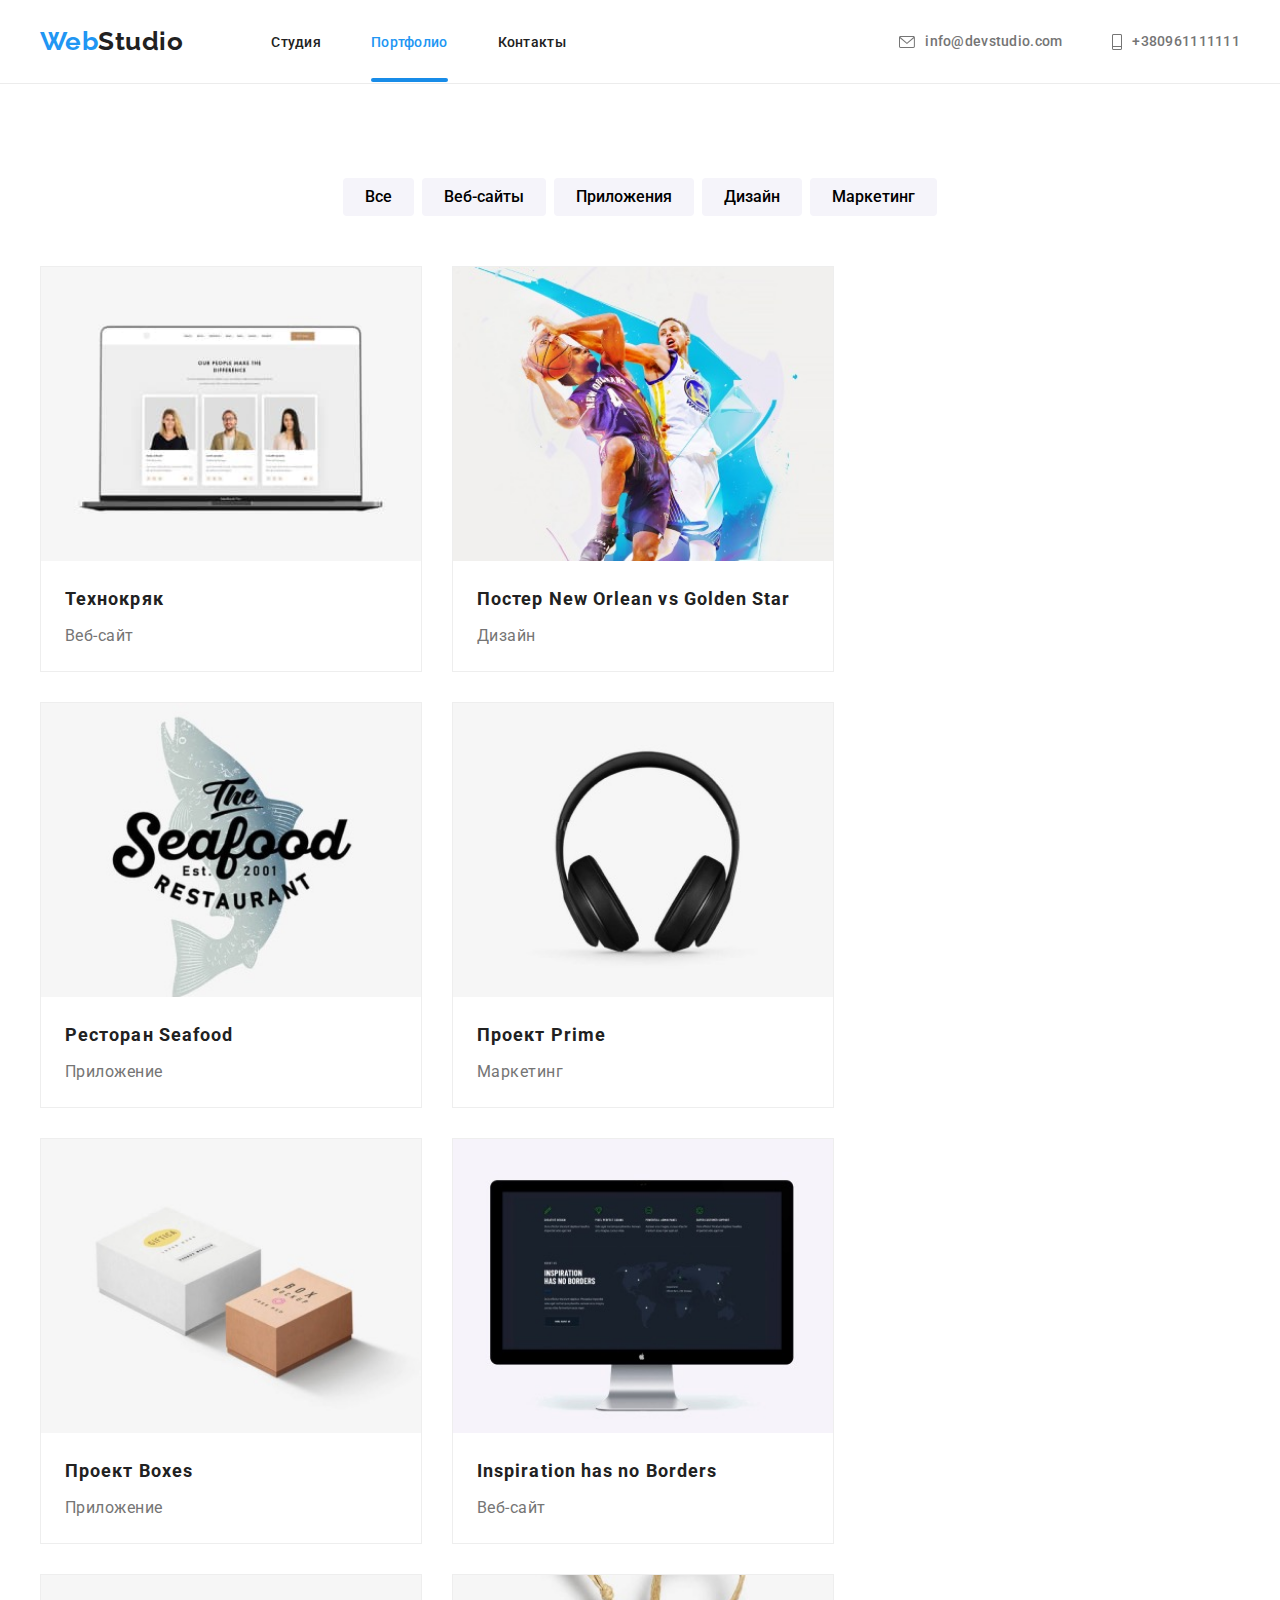
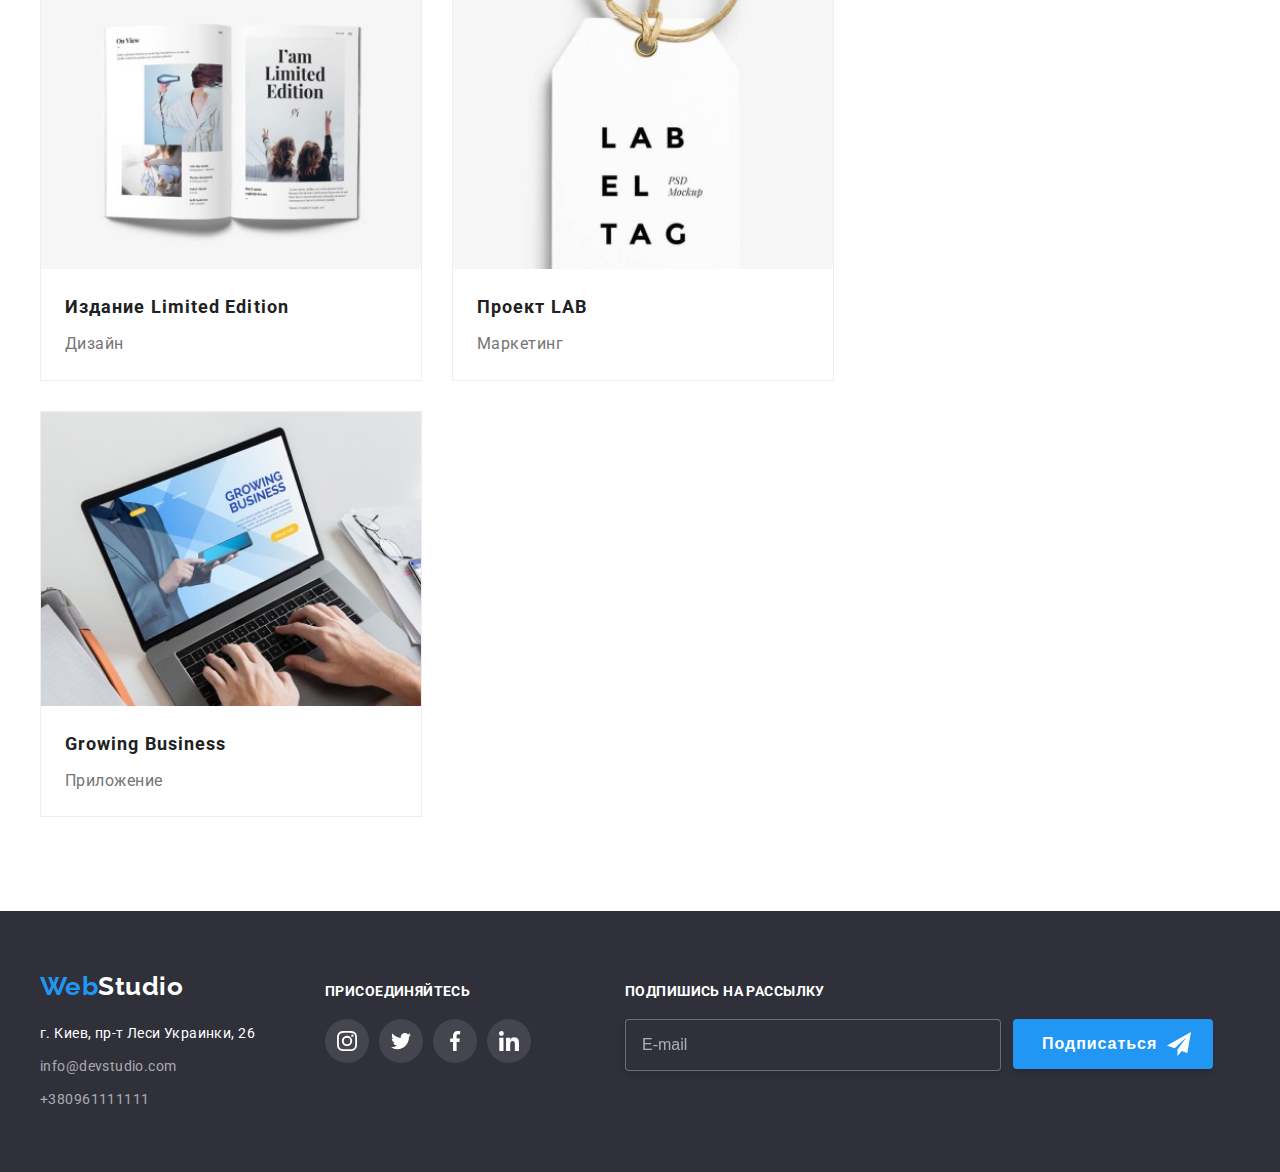
==== commit 9397dea7: "22" ====
--- a/portfolio.html
+++ b/portfolio.html
@@ -225,25 +225,25 @@
       <section class="footer__social">
         <h2 class="footer__title">присоединяйтесь</h2>
         <ul class="social-icons">
-          <li class="social-icons__thumb footer__icon"><a href="instagram.com">
+          <li class="social-icons__thumb footer__icon"><a class="social-icons__link" href="instagram.com">
               <svg class="social-icons__img" width="20px" height="20px">
                 <use href="images/icons.svg#icon-instagram-1"></use>
               </svg>
             </a>
           </li>
-          <li class="social-icons__thumb footer__icon"><a href="twitter.com">
+          <li class="social-icons__thumb footer__icon"><a class="social-icons__link" href="twitter.com">
               <svg class="social-icons__img" width="20px" height="20px">
                 <use href="images/icons.svg#icon-twitter-1"></use>
               </svg>
             </a>
           </li>
-          <li class="social-icons__thumb footer__icon"><a href="facebook.com">
+          <li class="social-icons__thumb footer__icon"><a class="social-icons__link" href="facebook.com">
               <svg class="social-icons__img" width="20px" height="20px">
                 <use href="images/icons.svg#icon-facebook-1"></use>
               </svg>
             </a>
           </li>
-          <li class="social-icons__thumb footer__icon"><a href="linkedin.com">
+          <li class="social-icons__thumb footer__icon"><a class="social-icons__link" href="linkedin.com">
               <svg class="social-icons__img" width="20px" height="20px">
                 <use href="images/icons.svg#icon-linkedin-1"></use>
               </svg>
